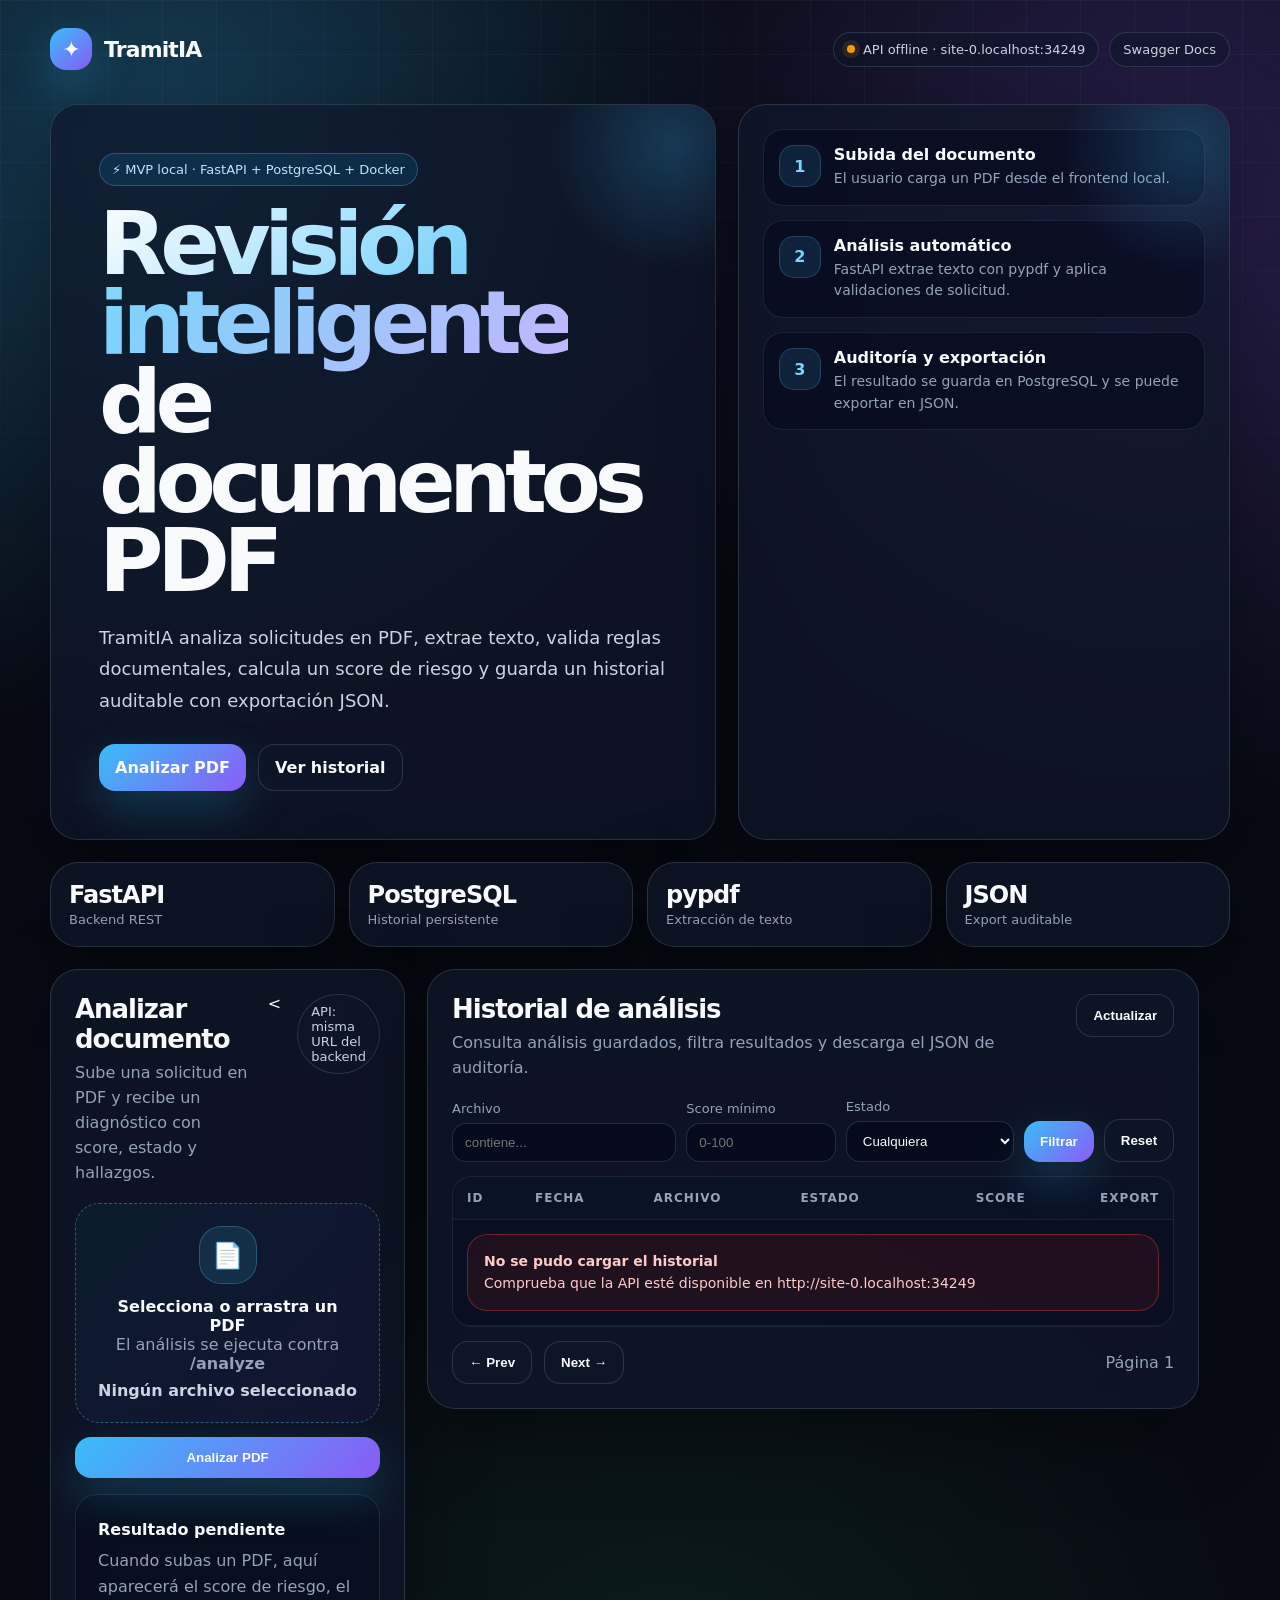
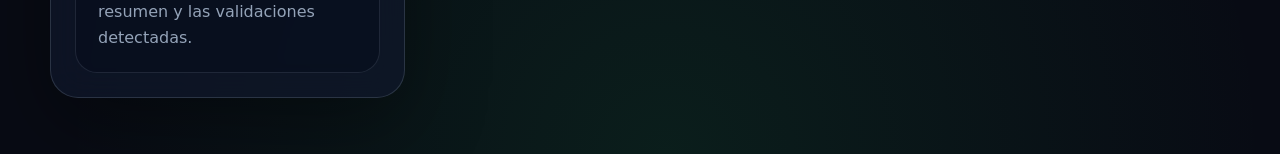
==== frontend/index.html @ 95288f4e "Initial TramitIA MVP" ====
<!DOCTYPE html>
<html lang="es">
<head>
  <meta charset="UTF-8" />
  <meta name="viewport" content="width=device-width, initial-scale=1.0" />
  <title>TramitIA | AI Document Review</title>
  <style>
    :root {
      --bg: #080b14;
      --bg-2: #0f172a;
      --card: rgba(15, 23, 42, 0.74);
      --card-strong: rgba(15, 23, 42, 0.92);
      --border: rgba(148, 163, 184, 0.22);
      --text: #f8fafc;
      --muted: #94a3b8;
      --soft: #cbd5e1;
      --accent: #38bdf8;
      --accent-2: #8b5cf6;
      --ok: #22c55e;
      --warn: #f59e0b;
      --risk: #ef4444;
      --shadow: 0 26px 80px rgba(0, 0, 0, 0.38);
    }

    * {
      box-sizing: border-box;
    }

    html {
      scroll-behavior: smooth;
    }

    body {
      margin: 0;
      min-height: 100vh;
      font-family: Inter, ui-sans-serif, system-ui, -apple-system, BlinkMacSystemFont, "Segoe UI", sans-serif;
      color: var(--text);
      background:
        radial-gradient(circle at 12% 8%, rgba(56, 189, 248, 0.28), transparent 30%),
        radial-gradient(circle at 92% 12%, rgba(139, 92, 246, 0.24), transparent 30%),
        radial-gradient(circle at 52% 100%, rgba(34, 197, 94, 0.10), transparent 32%),
        var(--bg);
      overflow-x: hidden;
    }

    body::before {
      content: "";
      position: fixed;
      inset: 0;
      pointer-events: none;
      background-image:
        linear-gradient(rgba(255, 255, 255, 0.035) 1px, transparent 1px),
        linear-gradient(90deg, rgba(255, 255, 255, 0.035) 1px, transparent 1px);
      background-size: 54px 54px;
      mask-image: linear-gradient(to bottom, black, transparent 80%);
    }

    a {
      color: inherit;
    }

    .page {
      width: min(1180px, calc(100% - 36px));
      margin: 0 auto;
      padding: 28px 0 56px;
      position: relative;
      z-index: 1;
    }

    .nav {
      display: flex;
      align-items: center;
      justify-content: space-between;
      gap: 18px;
      margin-bottom: 34px;
      animation: fadeDown 0.55s ease both;
    }

    .brand {
      display: flex;
      align-items: center;
      gap: 12px;
      font-weight: 900;
      letter-spacing: -0.04em;
      font-size: 22px;
    }

    .brand-icon {
      width: 42px;
      height: 42px;
      display: grid;
      place-items: center;
      border-radius: 16px;
      background: linear-gradient(135deg, var(--accent), var(--accent-2));
      box-shadow: 0 16px 42px rgba(56, 189, 248, 0.26);
    }

    .nav-links {
      display: flex;
      gap: 10px;
      flex-wrap: wrap;
      justify-content: flex-end;
    }

    .pill, .nav a, .api-chip {
      display: inline-flex;
      align-items: center;
      gap: 8px;
      border: 1px solid var(--border);
      background: rgba(15, 23, 42, 0.55);
      color: var(--soft);
      text-decoration: none;
      border-radius: 999px;
      padding: 9px 13px;
      backdrop-filter: blur(14px);
      font-size: 13px;
    }

    .api-dot {
      width: 8px;
      height: 8px;
      border-radius: 999px;
      background: var(--warn);
      box-shadow: 0 0 0 5px rgba(245, 158, 11, 0.12);
    }

    .api-dot.online {
      background: var(--ok);
      box-shadow: 0 0 0 5px rgba(34, 197, 94, 0.14);
    }

    .hero {
      display: grid;
      grid-template-columns: 1.15fr 0.85fr;
      gap: 22px;
      align-items: stretch;
      margin-bottom: 22px;
    }

    .hero-card, .panel, .metric-card, .result-card, .modal-card {
      border: 1px solid var(--border);
      background: var(--card);
      box-shadow: var(--shadow);
      backdrop-filter: blur(18px);
      border-radius: 28px;
    }

    .hero-card {
      padding: clamp(26px, 4vw, 48px);
      position: relative;
      overflow: hidden;
      animation: fadeUp 0.65s ease both;
    }

    .hero-card::after {
      content: "";
      position: absolute;
      width: 260px;
      height: 260px;
      right: -90px;
      top: -90px;
      background: radial-gradient(circle, rgba(56, 189, 248, 0.22), transparent 68%);
      border-radius: 50%;
      animation: float 6s ease-in-out infinite;
    }

    .eyebrow {
      display: inline-flex;
      align-items: center;
      gap: 8px;
      color: #bae6fd;
      background: rgba(14, 165, 233, 0.12);
      border: 1px solid rgba(125, 211, 252, 0.25);
      padding: 8px 12px;
      border-radius: 999px;
      font-size: 13px;
      margin-bottom: 18px;
    }

    h1 {
      margin: 0;
      font-size: clamp(46px, 8vw, 88px);
      line-height: 0.9;
      letter-spacing: -0.075em;
    }

    .gradient-text {
      background: linear-gradient(135deg, #ffffff, #7dd3fc 46%, #c4b5fd);
      -webkit-background-clip: text;
      background-clip: text;
      color: transparent;
    }

    .subtitle {
      margin: 22px 0 0;
      color: var(--soft);
      font-size: 18px;
      line-height: 1.75;
      max-width: 720px;
    }

    .hero-actions {
      display: flex;
      gap: 12px;
      flex-wrap: wrap;
      margin-top: 28px;
    }

    .btn {
      border: 0;
      border-radius: 16px;
      padding: 13px 16px;
      font-weight: 800;
      cursor: pointer;
      transition: transform 0.18s ease, opacity 0.18s ease, border-color 0.18s ease;
      text-decoration: none;
      display: inline-flex;
      align-items: center;
      justify-content: center;
      gap: 9px;
      color: var(--text);
    }

    .btn:hover {
      transform: translateY(-2px);
    }

    .btn-primary {
      background: linear-gradient(135deg, var(--accent), var(--accent-2));
      box-shadow: 0 18px 45px rgba(56, 189, 248, 0.22);
    }

    .btn-ghost {
      background: rgba(15, 23, 42, 0.72);
      border: 1px solid var(--border);
    }

    .explainer {
      padding: 24px;
      display: flex;
      flex-direction: column;
      gap: 14px;
      animation: fadeUp 0.75s ease 0.08s both;
    }

    .flow-step {
      display: grid;
      grid-template-columns: 42px 1fr;
      gap: 13px;
      align-items: start;
      padding: 15px;
      border-radius: 20px;
      background: rgba(2, 6, 23, 0.42);
      border: 1px solid rgba(148, 163, 184, 0.14);
      transition: transform 0.18s ease, border-color 0.18s ease;
    }

    .flow-step:hover {
      transform: translateX(4px);
      border-color: rgba(125, 211, 252, 0.32);
    }

    .step-number {
      width: 42px;
      height: 42px;
      border-radius: 15px;
      display: grid;
      place-items: center;
      font-weight: 900;
      background: rgba(56, 189, 248, 0.12);
      color: #7dd3fc;
      border: 1px solid rgba(125, 211, 252, 0.20);
    }

    .flow-step h3 {
      margin: 0 0 4px;
      font-size: 16px;
    }

    .flow-step p {
      margin: 0;
      color: var(--muted);
      line-height: 1.55;
      font-size: 14px;
    }

    .metrics {
      display: grid;
      grid-template-columns: repeat(4, 1fr);
      gap: 14px;
      margin-bottom: 22px;
    }

    .metric-card {
      padding: 18px;
      animation: fadeUp 0.65s ease both;
    }

    .metric-card:nth-child(2) { animation-delay: 0.05s; }
    .metric-card:nth-child(3) { animation-delay: 0.10s; }
    .metric-card:nth-child(4) { animation-delay: 0.15s; }

    .metric-card strong {
      display: block;
      font-size: 24px;
      letter-spacing: -0.04em;
    }

    .metric-card span {
      color: var(--muted);
      font-size: 13px;
    }

    .main-grid {
      display: grid;
      grid-template-columns: 0.92fr 1.08fr;
      gap: 22px;
      align-items: start;
    }

    .panel {
      padding: 24px;
      animation: fadeUp 0.7s ease both;
    }

    .panel-header {
      display: flex;
      align-items: start;
      justify-content: space-between;
      gap: 16px;
      margin-bottom: 18px;
    }

    .panel h2 {
      margin: 0;
      font-size: 26px;
      letter-spacing: -0.04em;
    }

    .panel p {
      color: var(--muted);
      margin: 7px 0 0;
      line-height: 1.55;
    }

    .upload-zone {
      position: relative;
      display: grid;
      place-items: center;
      min-height: 190px;
      border: 1px dashed rgba(125, 211, 252, 0.34);
      border-radius: 24px;
      background:
        linear-gradient(135deg, rgba(56, 189, 248, 0.08), rgba(139, 92, 246, 0.08)),
        rgba(2, 6, 23, 0.34);
      padding: 22px;
      text-align: center;
      overflow: hidden;
      transition: border-color 0.2s ease, transform 0.2s ease;
    }

    .upload-zone:hover {
      border-color: rgba(125, 211, 252, 0.70);
      transform: translateY(-2px);
    }

    .upload-zone input {
      position: absolute;
      inset: 0;
      opacity: 0;
      cursor: pointer;
    }

    .upload-icon {
      width: 58px;
      height: 58px;
      display: grid;
      place-items: center;
      border-radius: 22px;
      margin: 0 auto 13px;
      background: rgba(56, 189, 248, 0.13);
      border: 1px solid rgba(125, 211, 252, 0.25);
      font-size: 25px;
      animation: pulse 2.8s ease-in-out infinite;
    }

    .file-name {
      color: var(--soft);
      font-weight: 800;
      margin-top: 8px;
      word-break: break-word;
    }

    .upload-actions {
      display: grid;
      grid-template-columns: 1fr;
      gap: 12px;
      margin-top: 14px;
    }

    .result-area {
      margin-top: 16px;
    }

    .empty-state {
      border: 1px solid rgba(148, 163, 184, 0.16);
      background: rgba(2, 6, 23, 0.34);
      border-radius: 22px;
      padding: 22px;
      color: var(--muted);
      line-height: 1.6;
    }

    .empty-state strong {
      color: var(--text);
      display: block;
      margin-bottom: 5px;
    }

    .result-card {
      padding: 20px;
      box-shadow: none;
      animation: popIn 0.35s ease both;
    }

    .result-top {
      display: flex;
      justify-content: space-between;
      align-items: start;
      gap: 14px;
      margin-bottom: 14px;
    }

    .doc-title {
      font-size: 18px;
      font-weight: 900;
      letter-spacing: -0.02em;
      word-break: break-word;
    }

    .doc-meta {
      display: flex;
      flex-wrap: wrap;
      gap: 8px;
      margin-top: 8px;
    }

    .kv, .badge {
      display: inline-flex;
      align-items: center;
      gap: 7px;
      padding: 6px 9px;
      border-radius: 999px;
      background: rgba(15, 23, 42, 0.82);
      border: 1px solid rgba(148, 163, 184, 0.18);
      color: var(--soft);
      font-size: 12px;
      white-space: nowrap;
    }

    .badge {
      font-weight: 900;
      letter-spacing: 0.03em;
    }

    .dot {
      width: 8px;
      height: 8px;
      border-radius: 999px;
      background: currentColor;
    }

    .badge.ok { color: var(--ok); }
    .badge.warn { color: var(--warn); }
    .badge.risk { color: var(--risk); }

    .score-ring {
      width: 104px;
      height: 104px;
      border-radius: 50%;
      display: grid;
      place-items: center;
      flex: 0 0 auto;
      background: conic-gradient(var(--risk) 0deg, rgba(148, 163, 184, 0.16) 0deg);
      position: relative;
    }

    .score-ring::before {
      content: "";
      position: absolute;
      inset: 9px;
      border-radius: 50%;
      background: var(--card-strong);
    }

    .score-ring span {
      position: relative;
      z-index: 1;
      font-size: 24px;
      font-weight: 950;
      letter-spacing: -0.06em;
    }

    .progress {
      height: 12px;
      border-radius: 999px;
      overflow: hidden;
      background: rgba(148, 163, 184, 0.16);
      margin: 14px 0;
    }

    .progress > div {
      height: 100%;
      width: 0%;
      border-radius: 999px;
      transition: width 0.55s ease;
      background: linear-gradient(90deg, var(--risk), var(--warn), var(--ok));
    }

    .summary {
      padding: 13px 14px;
      border-radius: 17px;
      background: rgba(2, 6, 23, 0.35);
      border: 1px solid rgba(148, 163, 184, 0.14);
      color: var(--soft);
      line-height: 1.6;
      margin-top: 12px;
    }

    .findings {
      list-style: none;
      padding: 0;
      margin: 14px 0 0;
      display: grid;
      gap: 10px;
    }

    .findings li {
      padding: 12px 13px;
      border-radius: 16px;
      background: rgba(2, 6, 23, 0.36);
      border: 1px solid rgba(148, 163, 184, 0.13);
      color: var(--soft);
      line-height: 1.5;
    }

    .severity {
      display: inline-flex;
      font-weight: 900;
      font-size: 12px;
      margin-right: 6px;
    }

    .severity.error { color: var(--risk); }
    .severity.warning { color: var(--warn); }
    .severity.info { color: var(--accent); }

    .filters {
      display: grid;
      grid-template-columns: 1.2fr 0.8fr 0.9fr auto auto;
      gap: 10px;
      margin-bottom: 14px;
      align-items: end;
    }

    label {
      display: grid;
      gap: 7px;
      color: var(--muted);
      font-size: 13px;
    }

    input, select {
      width: 100%;
      color: var(--text);
      background: rgba(2, 6, 23, 0.55);
      border: 1px solid rgba(148, 163, 184, 0.22);
      border-radius: 14px;
      padding: 11px 12px;
      outline: none;
      transition: border-color 0.18s ease, box-shadow 0.18s ease;
    }

    input:focus, select:focus {
      border-color: rgba(125, 211, 252, 0.68);
      box-shadow: 0 0 0 4px rgba(56, 189, 248, 0.10);
    }

    input::file-selector-button {
      border: 0;
      border-radius: 12px;
      padding: 9px 11px;
      margin-right: 10px;
      background: linear-gradient(135deg, var(--accent), var(--accent-2));
      color: white;
      font-weight: 800;
      cursor: pointer;
    }

    .table-wrap {
      overflow: auto;
      border: 1px solid rgba(148, 163, 184, 0.14);
      border-radius: 20px;
      background: rgba(2, 6, 23, 0.26);
    }

    table {
      width: 100%;
      border-collapse: collapse;
      min-width: 720px;
    }

    th, td {
      padding: 14px 14px;
      text-align: left;
      border-bottom: 1px solid rgba(148, 163, 184, 0.12);
      color: var(--soft);
      font-size: 14px;
    }

    th {
      color: var(--muted);
      font-size: 12px;
      text-transform: uppercase;
      letter-spacing: 0.08em;
      background: rgba(15, 23, 42, 0.45);
    }

    tr {
      transition: background 0.16s ease;
    }

    tbody tr[data-id] {
      cursor: pointer;
    }

    tbody tr[data-id]:hover {
      background: rgba(56, 189, 248, 0.07);
    }

    .right {
      text-align: right;
    }

    .export-link {
      display: inline-flex;
      align-items: center;
      justify-content: center;
      color: #bae6fd;
      text-decoration: none;
      border: 1px solid rgba(125, 211, 252, 0.30);
      background: rgba(14, 165, 233, 0.10);
      padding: 7px 10px;
      border-radius: 999px;
      font-size: 12px;
      font-weight: 850;
    }

    .pagination {
      display: flex;
      justify-content: space-between;
      align-items: center;
      gap: 12px;
      margin-top: 14px;
      flex-wrap: wrap;
    }

    .muted {
      color: var(--muted);
    }

    .error-box {
      border: 1px solid rgba(239, 68, 68, 0.36);
      background: rgba(127, 29, 29, 0.20);
      border-radius: 20px;
      padding: 16px;
      color: #fecaca;
      line-height: 1.55;
      animation: popIn 0.25s ease both;
    }

    .error-box pre {
      white-space: pre-wrap;
      word-break: break-word;
      background: rgba(2, 6, 23, 0.62);
      color: #fecaca;
      padding: 12px;
      border-radius: 14px;
      margin: 12px 0 0;
      max-height: 160px;
      overflow: auto;
    }

    .loading {
      position: relative;
      overflow: hidden;
    }

    .loading::after {
      content: "";
      position: absolute;
      inset: 0;
      transform: translateX(-100%);
      background: linear-gradient(90deg, transparent, rgba(255, 255, 255, 0.08), transparent);
      animation: shimmer 1.2s infinite;
    }

    .modal {
      position: fixed;
      inset: 0;
      z-index: 20;
      display: none;
    }

    .modal.open {
      display: block;
    }

    .modal-backdrop {
      position: absolute;
      inset: 0;
      background: rgba(2, 6, 23, 0.72);
      backdrop-filter: blur(8px);
    }

    .modal-card {
      position: relative;
      width: min(840px, calc(100% - 28px));
      max-height: calc(100vh - 44px);
      overflow: auto;
      margin: 22px auto;
      padding: 24px;
      animation: modalIn 0.28s ease both;
    }

    .modal-top {
      display: flex;
      justify-content: space-between;
      gap: 16px;
      align-items: start;
      margin-bottom: 16px;
    }

    .modal h2 {
      margin: 0;
      letter-spacing: -0.04em;
    }

    .close-btn {
      border: 1px solid rgba(148, 163, 184, 0.22);
      background: rgba(2, 6, 23, 0.45);
      color: var(--text);
      width: 40px;
      height: 40px;
      border-radius: 14px;
      cursor: pointer;
      font-weight: 900;
    }

    @keyframes fadeUp {
      from { opacity: 0; transform: translateY(20px); }
      to { opacity: 1; transform: translateY(0); }
    }

    @keyframes fadeDown {
      from { opacity: 0; transform: translateY(-12px); }
      to { opacity: 1; transform: translateY(0); }
    }

    @keyframes popIn {
      from { opacity: 0; transform: scale(0.985) translateY(8px); }
      to { opacity: 1; transform: scale(1) translateY(0); }
    }

    @keyframes modalIn {
      from { opacity: 0; transform: translateY(18px) scale(0.98); }
      to { opacity: 1; transform: translateY(0) scale(1); }
    }

    @keyframes float {
      0%, 100% { transform: translate3d(0, 0, 0); }
      50% { transform: translate3d(-12px, 16px, 0); }
    }

    @keyframes pulse {
      0%, 100% { transform: scale(1); opacity: 1; }
      50% { transform: scale(1.05); opacity: 0.85; }
    }

    @keyframes shimmer {
      100% { transform: translateX(100%); }
    }

    @media (max-width: 980px) {
      .hero, .main-grid, .metrics {
        grid-template-columns: 1fr;
      }

      .filters {
        grid-template-columns: 1fr 1fr;
      }
    }

    @media (max-width: 620px) {
      .page {
        width: min(100% - 22px, 1180px);
        padding-top: 18px;
      }

      .nav, .panel-header, .result-top {
        flex-direction: column;
      }

      .filters {
        grid-template-columns: 1fr;
      }

      h1 {
        font-size: 46px;
      }

      .hero-card, .panel, .explainer {
        padding: 20px;
        border-radius: 22px;
      }
    }
  </style>
</head>
<body>
  <div class="page">
    <nav class="nav">
      <div class="brand">
        <div class="brand-icon">✦</div>
        <span>TramitIA</span>
      </div>

      <div class="nav-links">
        <span class="api-chip"><span id="apiDot" class="api-dot"></span><span id="apiStatus">Comprobando API...</span></span>
        <a href="/docs" target="_blank" rel="noreferrer">Swagger Docs</a>
      </div>
    </nav>

    <section class="hero">
      <div class="hero-card">
        <div class="eyebrow">⚡ MVP local · FastAPI + PostgreSQL + Docker</div>
        <h1><span class="gradient-text">Revisión inteligente</span><br />de documentos PDF</h1>
        <p class="subtitle">
          TramitIA analiza solicitudes en PDF, extrae texto, valida reglas documentales, calcula un score de riesgo y guarda un historial auditable con exportación JSON.
        </p>
        <div class="hero-actions">
          <a class="btn btn-primary" href="#uploadPanel">Analizar PDF</a>
          <a class="btn btn-ghost" href="#historyPanel">Ver historial</a>
        </div>
      </div>

      <aside class="explainer hero-card">
        <div class="flow-step">
          <div class="step-number">1</div>
          <div>
            <h3>Subida del documento</h3>
            <p>El usuario carga un PDF desde el frontend local.</p>
          </div>
        </div>
        <div class="flow-step">
          <div class="step-number">2</div>
          <div>
            <h3>Análisis automático</h3>
            <p>FastAPI extrae texto con pypdf y aplica validaciones de solicitud.</p>
          </div>
        </div>
        <div class="flow-step">
          <div class="step-number">3</div>
          <div>
            <h3>Auditoría y exportación</h3>
            <p>El resultado se guarda en PostgreSQL y se puede exportar en JSON.</p>
          </div>
        </div>
      </aside>
    </section>

    <section class="metrics">
      <div class="metric-card">
        <strong>FastAPI</strong>
        <span>Backend REST</span>
      </div>
      <div class="metric-card">
        <strong>PostgreSQL</strong>
        <span>Historial persistente</span>
      </div>
      <div class="metric-card">
        <strong>pypdf</strong>
        <span>Extracción de texto</span>
      </div>
      <div class="metric-card">
        <strong>JSON</strong>
        <span>Export auditable</span>
      </div>
    </section>

    <main class="main-grid">
      <section id="uploadPanel" class="panel">
        <div class="panel-header">
          <div>
            <h2>Analizar documento</h2>
            <p>Sube una solicitud en PDF y recibe un diagnóstico con score, estado y hallazgos.</p>
          </div>
          <<span class="pill">API: misma URL del backend</span>
        </div>

        <div class="upload-zone" id="dropZone">
          <input type="file" id="file" accept="application/pdf,.pdf" />
          <div>
            <div class="upload-icon">📄</div>
            <strong>Selecciona o arrastra un PDF</strong>
            <div class="muted">El análisis se ejecuta contra <b>/analyze</b></div>
            <div id="selectedFile" class="file-name">Ningún archivo seleccionado</div>
          </div>
        </div>

        <div class="upload-actions">
          <button id="btnAnalyze" class="btn btn-primary" type="button">Analizar PDF</button>
        </div>

        <div id="analysisCard" class="result-area">
          <div class="empty-state">
            <strong>Resultado pendiente</strong>
            Cuando subas un PDF, aquí aparecerá el score de riesgo, el resumen y las validaciones detectadas.
          </div>
        </div>
      </section>

      <section id="historyPanel" class="panel">
        <div class="panel-header">
          <div>
            <h2>Historial de análisis</h2>
            <p>Consulta análisis guardados, filtra resultados y descarga el JSON de auditoría.</p>
          </div>
          <button id="btnRefresh" class="btn btn-ghost" type="button">Actualizar</button>
        </div>

        <div class="filters">
          <label>
            Archivo
            <input id="f_filename" placeholder="contiene..." />
          </label>
          <label>
            Score mínimo
            <input id="f_minscore" type="number" min="0" max="100" placeholder="0-100" />
          </label>
          <label>
            Estado
            <select id="f_status">
              <option value="">Cualquiera</option>
              <option value="OK">OK</option>
              <option value="REVISAR">REVISAR</option>
              <option value="RIESGO">RIESGO</option>
            </select>
          </label>
          <button id="btnApply" class="btn btn-primary" type="button">Filtrar</button>
          <button id="btnClear" class="btn btn-ghost" type="button">Reset</button>
        </div>

        <div class="table-wrap">
          <table>
            <thead>
              <tr>
                <th>ID</th>
                <th>Fecha</th>
                <th>Archivo</th>
                <th>Estado</th>
                <th class="right">Score</th>
                <th class="right">Export</th>
              </tr>
            </thead>
            <tbody id="historyBody">
              <tr><td colspan="6" class="muted">Cargando historial...</td></tr>
            </tbody>
          </table>
        </div>

        <div class="pagination">
          <div class="hero-actions" style="margin:0;">
            <button id="btnPrev" class="btn btn-ghost" type="button">← Prev</button>
            <button id="btnNext" class="btn btn-ghost" type="button">Next →</button>
          </div>
          <div id="pageInfo" class="muted">Página 1</div>
        </div>
      </section>
    </main>
  </div>

  <div id="modal" class="modal" aria-hidden="true">
    <div id="modalBackdrop" class="modal-backdrop"></div>
    <div class="modal-card">
      <div class="modal-top">
        <div>
          <h2 id="modalTitle">Análisis</h2>
          <div id="modalSubtitle" class="muted"></div>
        </div>
        <button id="modalClose" class="close-btn" type="button">×</button>
      </div>
      <div id="modalContent"></div>
    </div>
  </div>

  <script>
    const API = window.location.origin;
    let limit = 10;
    let offset = 0;
    let total = 0;

    const $ = (id) => document.getElementById(id);

    function statusClass(status) {
      const s = (status || "").toUpperCase();
      if (s === "OK") return "ok";
      if (s === "REVISAR") return "warn";
      return "risk";
    }

    function statusBadge(status) {
      const cls = statusClass(status);
      return `<span class="badge ${cls}"><span class="dot"></span>${status || "-"}</span>`;
    }

    function severityClass(severity) {
      const s = (severity || "").toLowerCase();
      if (s === "error") return "error";
      if (s === "warning") return "warning";
      return "info";
    }

    function scoreColor(score) {
      if (score >= 75) return "var(--ok)";
      if (score >= 55) return "var(--warn)";
      return "var(--risk)";
    }

    function clampScore(score) {
      return Math.max(0, Math.min(100, Number(score || 0)));
    }

    function escapeHtml(value) {
      return String(value ?? "")
        .replaceAll("&", "&amp;")
        .replaceAll("<", "&lt;")
        .replaceAll(">", "&gt;")
        .replaceAll('"', "&quot;")
        .replaceAll("'", "&#039;");
    }

    function formatDate(value) {
      return (value || "").replace("T", " ").slice(0, 19);
    }

    async function checkHealth() {
      try {
        const res = await fetch(API + "/health");
        if (!res.ok) throw new Error("offline");
        $("apiDot").classList.add("online");
        $("apiStatus").textContent = "API online · " + window.location.host;
      } catch {
        $("apiDot").classList.remove("online");
        $("apiStatus").textContent = "API offline · " + window.location.host;
      }
    }

    function buildQuery() {
      const params = new URLSearchParams();
      params.set("limit", limit);
      params.set("offset", offset);

      const filename = $("f_filename").value.trim();
      const minScore = $("f_minscore").value.trim();
      const status = $("f_status").value;

      if (filename) params.set("filename", filename);
      if (minScore !== "") params.set("min_score", minScore);
      if (status) params.set("status", status);

      return params.toString();
    }

    function renderError(targetId, title, message, error = null) {
      $(targetId).innerHTML = `
        <div class="error-box">
          <strong>${escapeHtml(title)}</strong>
          <div>${escapeHtml(message)}</div>
          ${error ? `<pre>${escapeHtml(error.message || error)}</pre>` : ""}
        </div>
      `;
    }

    function renderAnalysis(data) {
      const score = clampScore(data.score);
      const color = scoreColor(score);
      const findings = data.findings || [];

      const findingsHtml = findings.length
        ? `<ul class="findings">
            ${findings.map((f) => `
              <li>
                <span class="severity ${severityClass(f.severity)}">[${escapeHtml((f.severity || "").toUpperCase())}]</span>
                ${escapeHtml(f.message || f.code || "")}
                ${f.hint ? `<div class="muted">${escapeHtml(f.hint)}</div>` : ""}
              </li>
            `).join("")}
          </ul>`
        : `<div class="empty-state"><strong>Sin hallazgos</strong>No se han detectado incidencias relevantes.</div>`;

      $("analysisCard").innerHTML = `
        <div class="result-card">
          <div class="result-top">
            <div>
              <div class="doc-title">${escapeHtml(data.filename || "Documento")}</div>
              <div class="doc-meta">
                <span class="kv">ID: ${escapeHtml(data.id ?? "-")}</span>
                <span class="kv">${escapeHtml(data.pages ?? "-")} pág.</span>
                <span class="kv">${escapeHtml(data.chars ?? "-")} chars</span>
                <span class="kv">${escapeHtml(data.document_type || "-")}</span>
                ${statusBadge(data.status)}
              </div>
            </div>
            <div class="score-ring" style="background: conic-gradient(${color} ${score * 3.6}deg, rgba(148, 163, 184, 0.16) 0deg)">
              <span>${score}</span>
            </div>
          </div>

          <div class="progress"><div style="width:${score}%; background:${color}"></div></div>
          <div class="summary"><strong>Resumen:</strong> ${escapeHtml(data.summary || "Sin resumen disponible.")}</div>

          <h3 style="margin:18px 0 0;">Validaciones detectadas</h3>
          ${findingsHtml}
        </div>
      `;
    }

    async function analyze() {
      const fileInput = $("file");
      if (!fileInput.files.length) {
        alert("Selecciona un PDF");
        return;
      }

      $("analysisCard").innerHTML = `
        <div class="empty-state loading">
          <strong>Analizando PDF...</strong>
          Extrayendo texto, aplicando reglas y guardando el informe en PostgreSQL.
        </div>
      `;

      try {
        const form = new FormData();
        form.append("file", fileInput.files[0]);

        const res = await fetch(API + "/analyze", { method: "POST", body: form });
        if (!res.ok) {
          const errorText = await res.text();
          throw new Error(`HTTP ${res.status}: ${errorText}`);
        }

        const data = await res.json();
        renderAnalysis(data);
        offset = 0;
        await loadAnalyses(false);
      } catch (error) {
        renderError("analysisCard", "Error al analizar el PDF", `Comprueba que el backend esté corriendo en ${API}`, error);
      }
    }

    async function loadAnalyses(resetOffset = false) {
      if (resetOffset) offset = 0;

      try {
        const res = await fetch(API + "/analyses?" + buildQuery());
        if (!res.ok) {
          const errorText = await res.text();
          throw new Error(`HTTP ${res.status}: ${errorText}`);
        }

        const data = await res.json();
        total = Number(data.total || 0);
        const items = data.items || [];

        $("historyBody").innerHTML = items.length
          ? items.map((a) => `
              <tr data-id="${escapeHtml(a.id)}">
                <td>${escapeHtml(a.id)}</td>
                <td>${escapeHtml(formatDate(a.created_at))}</td>
                <td>${escapeHtml(a.filename)}</td>
                <td>${statusBadge(a.status)}</td>
                <td class="right"><strong>${escapeHtml(a.score ?? "")}</strong></td>
                <td class="right">
                  <a class="export-link" href="${API}/analyses/${encodeURIComponent(a.id)}/export" target="_blank" onclick="event.stopPropagation()">JSON</a>
                </td>
              </tr>
            `).join("")
          : `<tr><td colspan="6" class="muted">No hay resultados.</td></tr>`;

        document.querySelectorAll("#historyBody tr[data-id]").forEach((row) => {
          row.addEventListener("click", () => openDetail(row.dataset.id));
        });

        const from = total === 0 ? 0 : offset + 1;
        const to = Math.min(offset + limit, total);
        $("pageInfo").textContent = `Mostrando ${from}-${to} de ${total}`;
      } catch (error) {
        $("historyBody").innerHTML = `
          <tr>
            <td colspan="6">
              <div class="error-box">
                <strong>No se pudo cargar el historial</strong>
                <div>Comprueba que la API esté disponible en ${API}</div>
              </div>
            </td>
          </tr>
        `;
      }
    }

    async function openDetail(id) {
      try {
        const res = await fetch(API + "/analyses/" + encodeURIComponent(id));
        if (!res.ok) throw new Error(`HTTP ${res.status}`);
        const data = await res.json();
        const score = clampScore(data.score);
        const color = scoreColor(score);
        const findings = data.findings || [];

        $("modalTitle").textContent = `Análisis #${data.id}`;
        $("modalSubtitle").textContent = data.filename || "";
        $("modalContent").innerHTML = `
          <div class="result-card">
            <div class="result-top">
              <div>
                <div class="doc-meta">
                  ${statusBadge(data.status)}
                  <span class="kv">Score: ${escapeHtml(score)}/100</span>
                  <span class="kv">Fecha: ${escapeHtml(formatDate(data.created_at))}</span>
                  <span class="kv">Tipo: ${escapeHtml(data.document_type || "-")}</span>
                </div>
              </div>
              <a class="export-link" href="${API}/analyses/${encodeURIComponent(data.id)}/export" target="_blank">Exportar JSON</a>
            </div>

            <div class="progress"><div style="width:${score}%; background:${color}"></div></div>
            <div class="summary"><strong>Resumen:</strong> ${escapeHtml(data.summary || "")}</div>

            <h3 style="margin:18px 0 0;">Findings</h3>
            ${findings.length ? `<ul class="findings">
              ${findings.map((f) => `
                <li>
                  <span class="severity ${severityClass(f.severity)}">[${escapeHtml((f.severity || "").toUpperCase())}]</span>
                  ${escapeHtml(f.message || f.code || "")}
                  ${f.hint ? `<div class="muted">${escapeHtml(f.hint)}</div>` : ""}
                </li>
              `).join("")}
            </ul>` : `<div class="empty-state"><strong>Sin hallazgos</strong>No se han detectado incidencias relevantes.</div>`}
          </div>
        `;
        $("modal").classList.add("open");
        $("modal").setAttribute("aria-hidden", "false");
      } catch (error) {
        alert("No se pudo abrir el análisis.");
      }
    }

    function closeModal() {
      $("modal").classList.remove("open");
      $("modal").setAttribute("aria-hidden", "true");
    }

    function resetFilters() {
      $("f_filename").value = "";
      $("f_minscore").value = "";
      $("f_status").value = "";
      offset = 0;
      loadAnalyses(false);
    }

    document.addEventListener("DOMContentLoaded", async () => {
      $("btnAnalyze").addEventListener("click", analyze);
      $("btnRefresh").addEventListener("click", () => loadAnalyses(false));
      $("btnApply").addEventListener("click", () => loadAnalyses(true));
      $("btnClear").addEventListener("click", resetFilters);
      $("btnPrev").addEventListener("click", () => {
        offset = Math.max(0, offset - limit);
        loadAnalyses(false);
      });
      $("btnNext").addEventListener("click", () => {
        if (offset + limit >= total) return;
        offset += limit;
        loadAnalyses(false);
      });
      $("modalClose").addEventListener("click", closeModal);
      $("modalBackdrop").addEventListener("click", closeModal);
      document.addEventListener("keydown", (event) => {
        if (event.key === "Escape") closeModal();
      });

      $("file").addEventListener("change", () => {
        const file = $("file").files[0];
        $("selectedFile").textContent = file ? file.name : "Ningún archivo seleccionado";
      });

      const dropZone = $("dropZone");
      dropZone.addEventListener("dragover", (event) => {
        event.preventDefault();
        dropZone.style.borderColor = "rgba(125, 211, 252, 0.85)";
      });
      dropZone.addEventListener("dragleave", () => {
        dropZone.style.borderColor = "rgba(125, 211, 252, 0.34)";
      });
      dropZone.addEventListener("drop", (event) => {
        event.preventDefault();
        dropZone.style.borderColor = "rgba(125, 211, 252, 0.34)";
        const file = event.dataTransfer.files[0];
        if (!file) return;
        const dataTransfer = new DataTransfer();
        dataTransfer.items.add(file);
        $("file").files = dataTransfer.files;
        $("selectedFile").textContent = file.name;
      });

      await checkHealth();
      await loadAnalyses(true);
      setInterval(checkHealth, 10000);
    });
  </script>
</body>
</html>
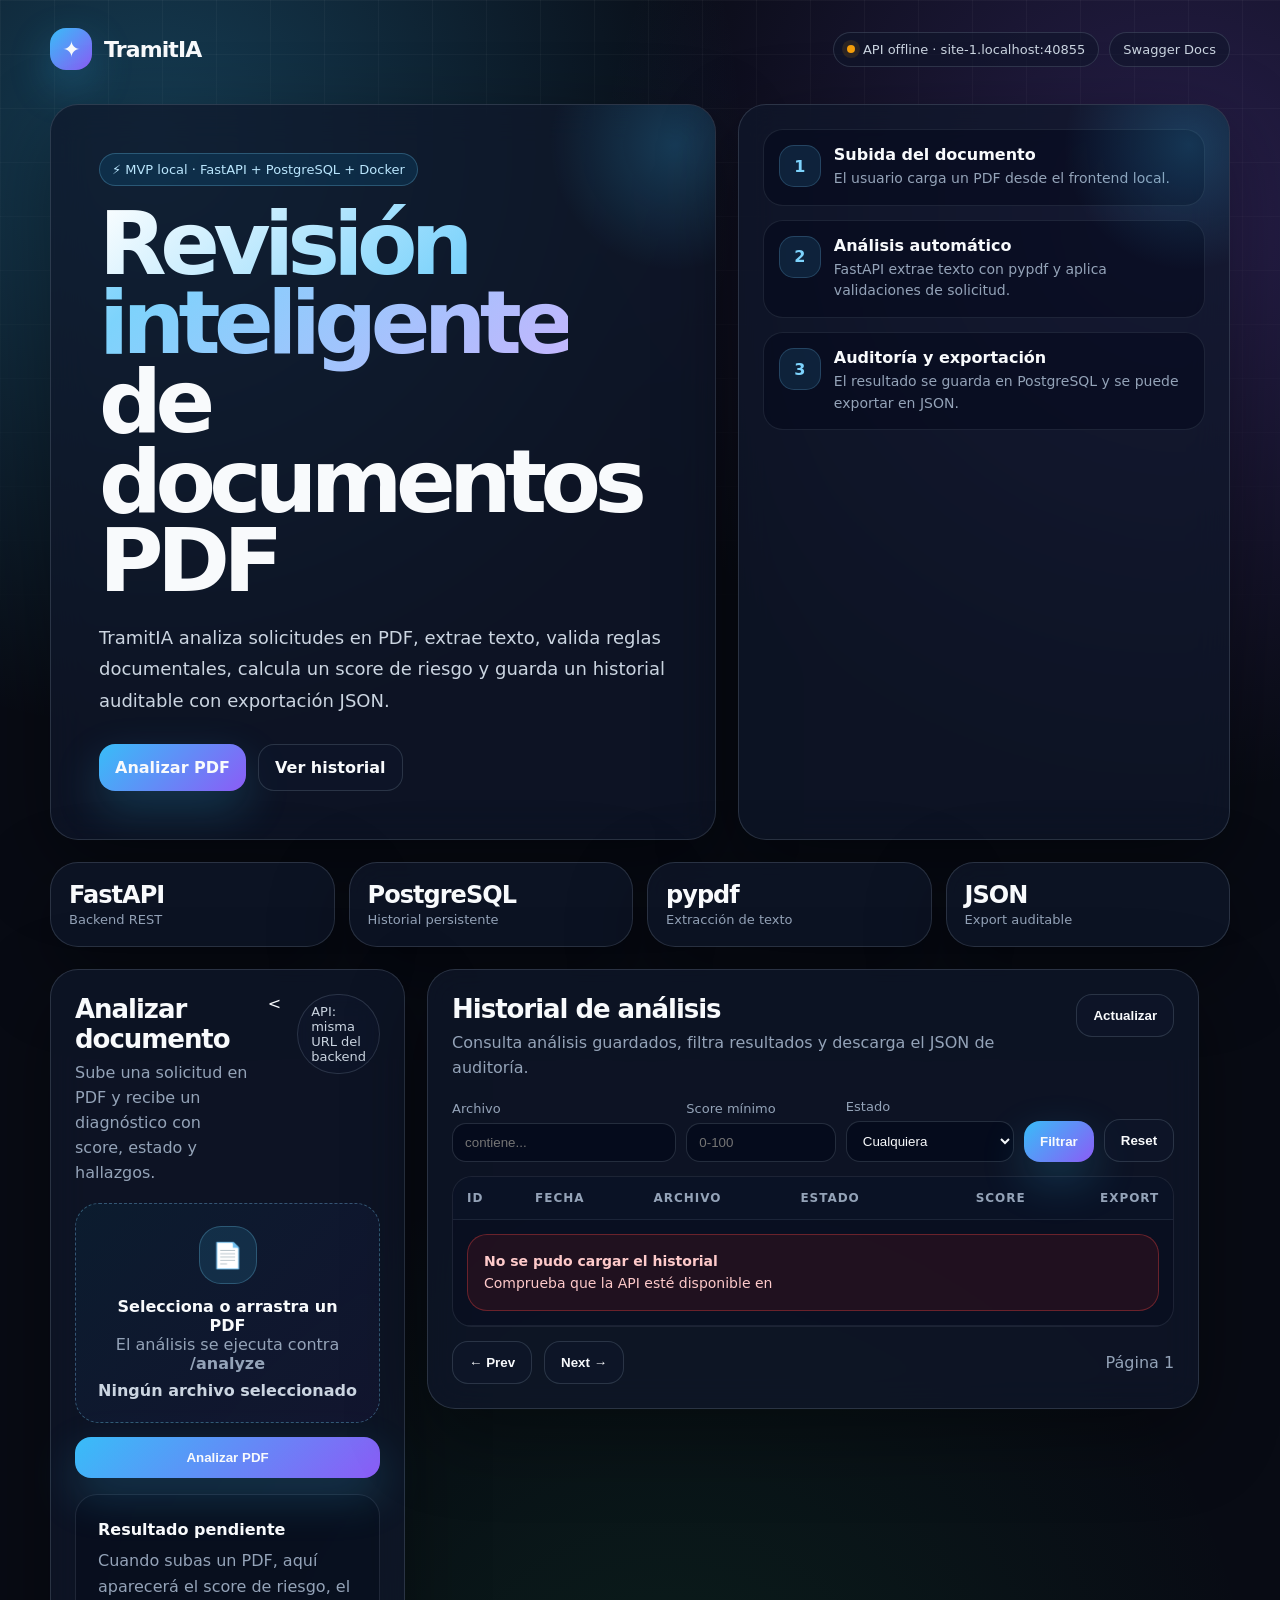
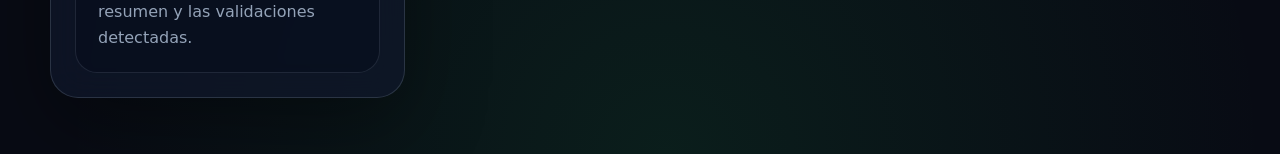
==== commit df66d239: "Initial TramitIA MVP" ====
--- a/frontend/index.html
+++ b/frontend/index.html
@@ -1004,7 +1004,7 @@
   </div>
 
   <script>
-    const API = window.location.origin;
+    const API = "";
     let limit = 10;
     let offset = 0;
     let total = 0;
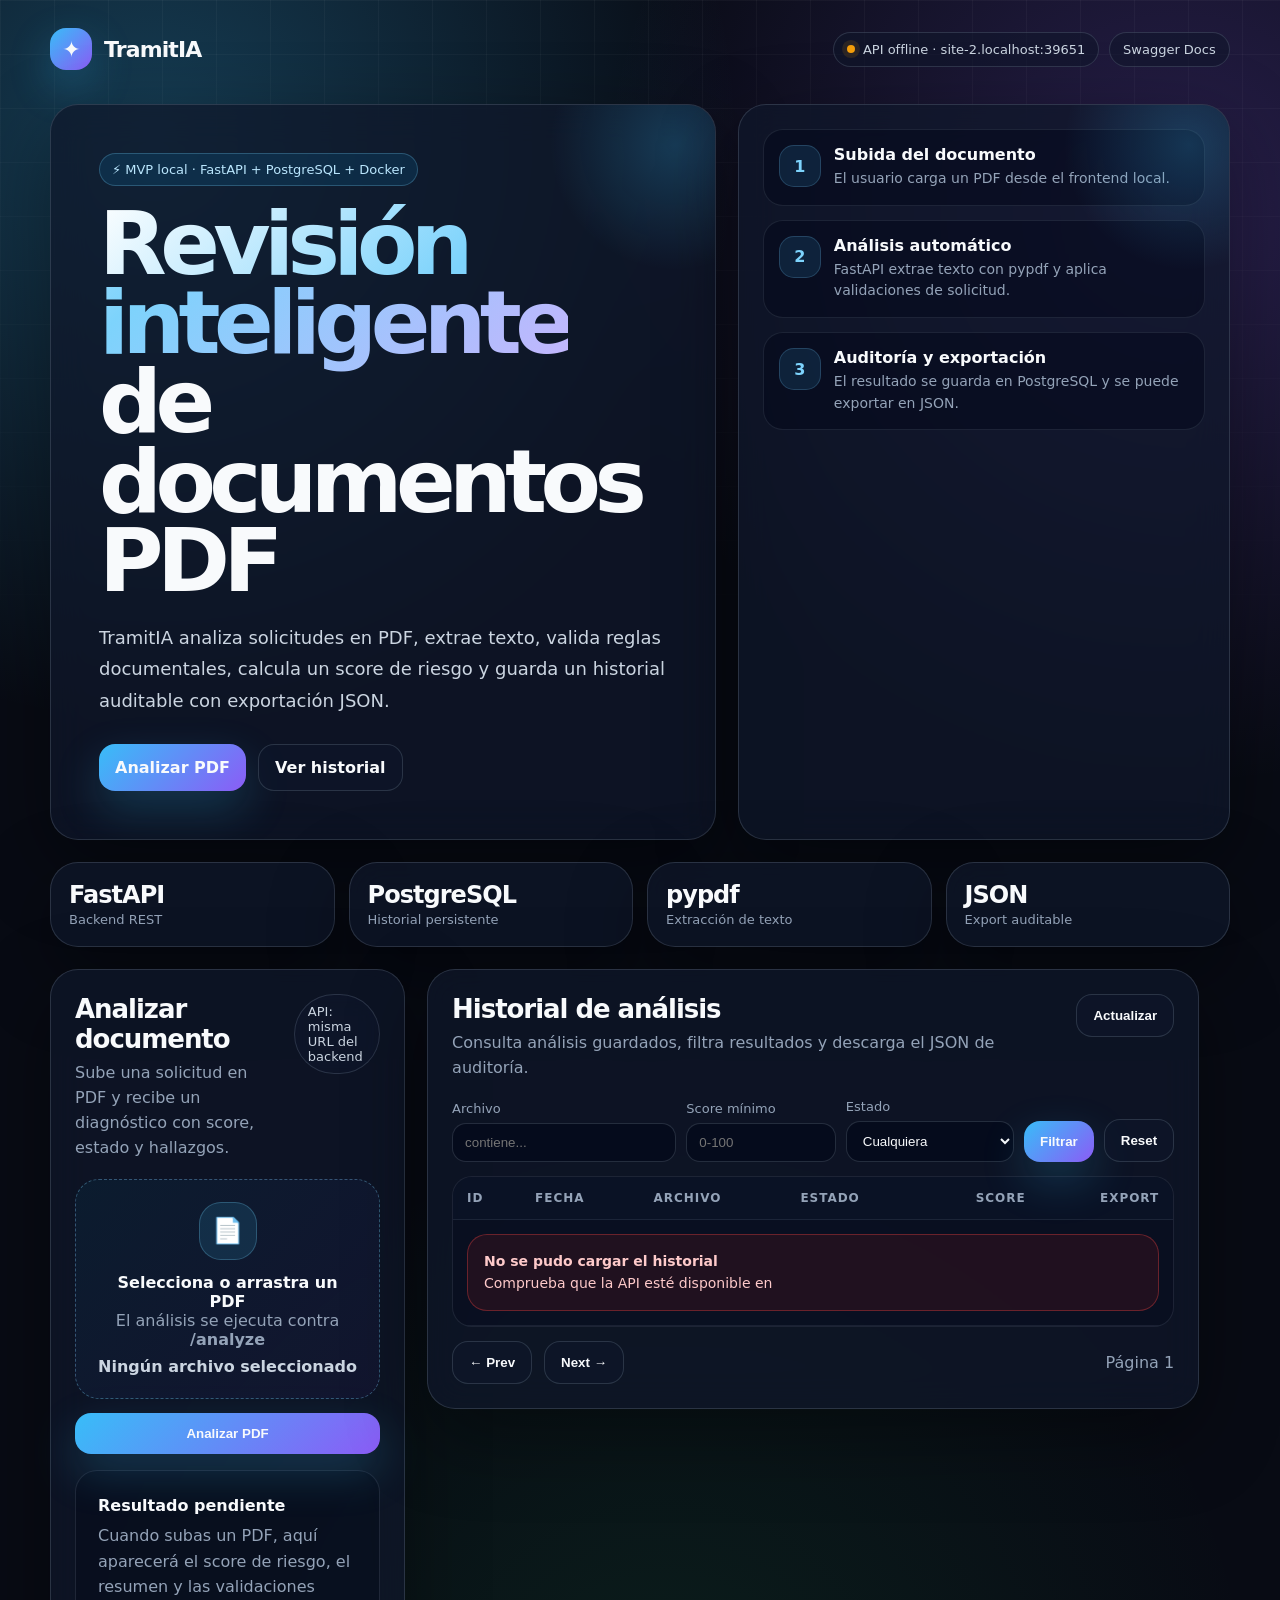
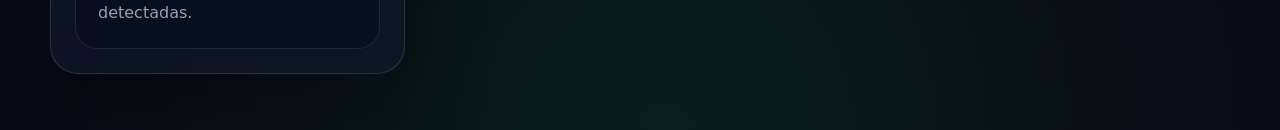
==== commit 83b2aa7f: "Separate frontend HTML CSS and JavaScript" ====
--- a/frontend/index.html
+++ b/frontend/index.html
@@ -4,827 +4,7 @@
   <meta charset="UTF-8" />
   <meta name="viewport" content="width=device-width, initial-scale=1.0" />
   <title>TramitIA | AI Document Review</title>
-  <style>
-    :root {
-      --bg: #080b14;
-      --bg-2: #0f172a;
-      --card: rgba(15, 23, 42, 0.74);
-      --card-strong: rgba(15, 23, 42, 0.92);
-      --border: rgba(148, 163, 184, 0.22);
-      --text: #f8fafc;
-      --muted: #94a3b8;
-      --soft: #cbd5e1;
-      --accent: #38bdf8;
-      --accent-2: #8b5cf6;
-      --ok: #22c55e;
-      --warn: #f59e0b;
-      --risk: #ef4444;
-      --shadow: 0 26px 80px rgba(0, 0, 0, 0.38);
-    }
-
-    * {
-      box-sizing: border-box;
-    }
-
-    html {
-      scroll-behavior: smooth;
-    }
-
-    body {
-      margin: 0;
-      min-height: 100vh;
-      font-family: Inter, ui-sans-serif, system-ui, -apple-system, BlinkMacSystemFont, "Segoe UI", sans-serif;
-      color: var(--text);
-      background:
-        radial-gradient(circle at 12% 8%, rgba(56, 189, 248, 0.28), transparent 30%),
-        radial-gradient(circle at 92% 12%, rgba(139, 92, 246, 0.24), transparent 30%),
-        radial-gradient(circle at 52% 100%, rgba(34, 197, 94, 0.10), transparent 32%),
-        var(--bg);
-      overflow-x: hidden;
-    }
-
-    body::before {
-      content: "";
-      position: fixed;
-      inset: 0;
-      pointer-events: none;
-      background-image:
-        linear-gradient(rgba(255, 255, 255, 0.035) 1px, transparent 1px),
-        linear-gradient(90deg, rgba(255, 255, 255, 0.035) 1px, transparent 1px);
-      background-size: 54px 54px;
-      mask-image: linear-gradient(to bottom, black, transparent 80%);
-    }
-
-    a {
-      color: inherit;
-    }
-
-    .page {
-      width: min(1180px, calc(100% - 36px));
-      margin: 0 auto;
-      padding: 28px 0 56px;
-      position: relative;
-      z-index: 1;
-    }
-
-    .nav {
-      display: flex;
-      align-items: center;
-      justify-content: space-between;
-      gap: 18px;
-      margin-bottom: 34px;
-      animation: fadeDown 0.55s ease both;
-    }
-
-    .brand {
-      display: flex;
-      align-items: center;
-      gap: 12px;
-      font-weight: 900;
-      letter-spacing: -0.04em;
-      font-size: 22px;
-    }
-
-    .brand-icon {
-      width: 42px;
-      height: 42px;
-      display: grid;
-      place-items: center;
-      border-radius: 16px;
-      background: linear-gradient(135deg, var(--accent), var(--accent-2));
-      box-shadow: 0 16px 42px rgba(56, 189, 248, 0.26);
-    }
-
-    .nav-links {
-      display: flex;
-      gap: 10px;
-      flex-wrap: wrap;
-      justify-content: flex-end;
-    }
-
-    .pill, .nav a, .api-chip {
-      display: inline-flex;
-      align-items: center;
-      gap: 8px;
-      border: 1px solid var(--border);
-      background: rgba(15, 23, 42, 0.55);
-      color: var(--soft);
-      text-decoration: none;
-      border-radius: 999px;
-      padding: 9px 13px;
-      backdrop-filter: blur(14px);
-      font-size: 13px;
-    }
-
-    .api-dot {
-      width: 8px;
-      height: 8px;
-      border-radius: 999px;
-      background: var(--warn);
-      box-shadow: 0 0 0 5px rgba(245, 158, 11, 0.12);
-    }
-
-    .api-dot.online {
-      background: var(--ok);
-      box-shadow: 0 0 0 5px rgba(34, 197, 94, 0.14);
-    }
-
-    .hero {
-      display: grid;
-      grid-template-columns: 1.15fr 0.85fr;
-      gap: 22px;
-      align-items: stretch;
-      margin-bottom: 22px;
-    }
-
-    .hero-card, .panel, .metric-card, .result-card, .modal-card {
-      border: 1px solid var(--border);
-      background: var(--card);
-      box-shadow: var(--shadow);
-      backdrop-filter: blur(18px);
-      border-radius: 28px;
-    }
-
-    .hero-card {
-      padding: clamp(26px, 4vw, 48px);
-      position: relative;
-      overflow: hidden;
-      animation: fadeUp 0.65s ease both;
-    }
-
-    .hero-card::after {
-      content: "";
-      position: absolute;
-      width: 260px;
-      height: 260px;
-      right: -90px;
-      top: -90px;
-      background: radial-gradient(circle, rgba(56, 189, 248, 0.22), transparent 68%);
-      border-radius: 50%;
-      animation: float 6s ease-in-out infinite;
-    }
-
-    .eyebrow {
-      display: inline-flex;
-      align-items: center;
-      gap: 8px;
-      color: #bae6fd;
-      background: rgba(14, 165, 233, 0.12);
-      border: 1px solid rgba(125, 211, 252, 0.25);
-      padding: 8px 12px;
-      border-radius: 999px;
-      font-size: 13px;
-      margin-bottom: 18px;
-    }
-
-    h1 {
-      margin: 0;
-      font-size: clamp(46px, 8vw, 88px);
-      line-height: 0.9;
-      letter-spacing: -0.075em;
-    }
-
-    .gradient-text {
-      background: linear-gradient(135deg, #ffffff, #7dd3fc 46%, #c4b5fd);
-      -webkit-background-clip: text;
-      background-clip: text;
-      color: transparent;
-    }
-
-    .subtitle {
-      margin: 22px 0 0;
-      color: var(--soft);
-      font-size: 18px;
-      line-height: 1.75;
-      max-width: 720px;
-    }
-
-    .hero-actions {
-      display: flex;
-      gap: 12px;
-      flex-wrap: wrap;
-      margin-top: 28px;
-    }
-
-    .btn {
-      border: 0;
-      border-radius: 16px;
-      padding: 13px 16px;
-      font-weight: 800;
-      cursor: pointer;
-      transition: transform 0.18s ease, opacity 0.18s ease, border-color 0.18s ease;
-      text-decoration: none;
-      display: inline-flex;
-      align-items: center;
-      justify-content: center;
-      gap: 9px;
-      color: var(--text);
-    }
-
-    .btn:hover {
-      transform: translateY(-2px);
-    }
-
-    .btn-primary {
-      background: linear-gradient(135deg, var(--accent), var(--accent-2));
-      box-shadow: 0 18px 45px rgba(56, 189, 248, 0.22);
-    }
-
-    .btn-ghost {
-      background: rgba(15, 23, 42, 0.72);
-      border: 1px solid var(--border);
-    }
-
-    .explainer {
-      padding: 24px;
-      display: flex;
-      flex-direction: column;
-      gap: 14px;
-      animation: fadeUp 0.75s ease 0.08s both;
-    }
-
-    .flow-step {
-      display: grid;
-      grid-template-columns: 42px 1fr;
-      gap: 13px;
-      align-items: start;
-      padding: 15px;
-      border-radius: 20px;
-      background: rgba(2, 6, 23, 0.42);
-      border: 1px solid rgba(148, 163, 184, 0.14);
-      transition: transform 0.18s ease, border-color 0.18s ease;
-    }
-
-    .flow-step:hover {
-      transform: translateX(4px);
-      border-color: rgba(125, 211, 252, 0.32);
-    }
-
-    .step-number {
-      width: 42px;
-      height: 42px;
-      border-radius: 15px;
-      display: grid;
-      place-items: center;
-      font-weight: 900;
-      background: rgba(56, 189, 248, 0.12);
-      color: #7dd3fc;
-      border: 1px solid rgba(125, 211, 252, 0.20);
-    }
-
-    .flow-step h3 {
-      margin: 0 0 4px;
-      font-size: 16px;
-    }
-
-    .flow-step p {
-      margin: 0;
-      color: var(--muted);
-      line-height: 1.55;
-      font-size: 14px;
-    }
-
-    .metrics {
-      display: grid;
-      grid-template-columns: repeat(4, 1fr);
-      gap: 14px;
-      margin-bottom: 22px;
-    }
-
-    .metric-card {
-      padding: 18px;
-      animation: fadeUp 0.65s ease both;
-    }
-
-    .metric-card:nth-child(2) { animation-delay: 0.05s; }
-    .metric-card:nth-child(3) { animation-delay: 0.10s; }
-    .metric-card:nth-child(4) { animation-delay: 0.15s; }
-
-    .metric-card strong {
-      display: block;
-      font-size: 24px;
-      letter-spacing: -0.04em;
-    }
-
-    .metric-card span {
-      color: var(--muted);
-      font-size: 13px;
-    }
-
-    .main-grid {
-      display: grid;
-      grid-template-columns: 0.92fr 1.08fr;
-      gap: 22px;
-      align-items: start;
-    }
-
-    .panel {
-      padding: 24px;
-      animation: fadeUp 0.7s ease both;
-    }
-
-    .panel-header {
-      display: flex;
-      align-items: start;
-      justify-content: space-between;
-      gap: 16px;
-      margin-bottom: 18px;
-    }
-
-    .panel h2 {
-      margin: 0;
-      font-size: 26px;
-      letter-spacing: -0.04em;
-    }
-
-    .panel p {
-      color: var(--muted);
-      margin: 7px 0 0;
-      line-height: 1.55;
-    }
-
-    .upload-zone {
-      position: relative;
-      display: grid;
-      place-items: center;
-      min-height: 190px;
-      border: 1px dashed rgba(125, 211, 252, 0.34);
-      border-radius: 24px;
-      background:
-        linear-gradient(135deg, rgba(56, 189, 248, 0.08), rgba(139, 92, 246, 0.08)),
-        rgba(2, 6, 23, 0.34);
-      padding: 22px;
-      text-align: center;
-      overflow: hidden;
-      transition: border-color 0.2s ease, transform 0.2s ease;
-    }
-
-    .upload-zone:hover {
-      border-color: rgba(125, 211, 252, 0.70);
-      transform: translateY(-2px);
-    }
-
-    .upload-zone input {
-      position: absolute;
-      inset: 0;
-      opacity: 0;
-      cursor: pointer;
-    }
-
-    .upload-icon {
-      width: 58px;
-      height: 58px;
-      display: grid;
-      place-items: center;
-      border-radius: 22px;
-      margin: 0 auto 13px;
-      background: rgba(56, 189, 248, 0.13);
-      border: 1px solid rgba(125, 211, 252, 0.25);
-      font-size: 25px;
-      animation: pulse 2.8s ease-in-out infinite;
-    }
-
-    .file-name {
-      color: var(--soft);
-      font-weight: 800;
-      margin-top: 8px;
-      word-break: break-word;
-    }
-
-    .upload-actions {
-      display: grid;
-      grid-template-columns: 1fr;
-      gap: 12px;
-      margin-top: 14px;
-    }
-
-    .result-area {
-      margin-top: 16px;
-    }
-
-    .empty-state {
-      border: 1px solid rgba(148, 163, 184, 0.16);
-      background: rgba(2, 6, 23, 0.34);
-      border-radius: 22px;
-      padding: 22px;
-      color: var(--muted);
-      line-height: 1.6;
-    }
-
-    .empty-state strong {
-      color: var(--text);
-      display: block;
-      margin-bottom: 5px;
-    }
-
-    .result-card {
-      padding: 20px;
-      box-shadow: none;
-      animation: popIn 0.35s ease both;
-    }
-
-    .result-top {
-      display: flex;
-      justify-content: space-between;
-      align-items: start;
-      gap: 14px;
-      margin-bottom: 14px;
-    }
-
-    .doc-title {
-      font-size: 18px;
-      font-weight: 900;
-      letter-spacing: -0.02em;
-      word-break: break-word;
-    }
-
-    .doc-meta {
-      display: flex;
-      flex-wrap: wrap;
-      gap: 8px;
-      margin-top: 8px;
-    }
-
-    .kv, .badge {
-      display: inline-flex;
-      align-items: center;
-      gap: 7px;
-      padding: 6px 9px;
-      border-radius: 999px;
-      background: rgba(15, 23, 42, 0.82);
-      border: 1px solid rgba(148, 163, 184, 0.18);
-      color: var(--soft);
-      font-size: 12px;
-      white-space: nowrap;
-    }
-
-    .badge {
-      font-weight: 900;
-      letter-spacing: 0.03em;
-    }
-
-    .dot {
-      width: 8px;
-      height: 8px;
-      border-radius: 999px;
-      background: currentColor;
-    }
-
-    .badge.ok { color: var(--ok); }
-    .badge.warn { color: var(--warn); }
-    .badge.risk { color: var(--risk); }
-
-    .score-ring {
-      width: 104px;
-      height: 104px;
-      border-radius: 50%;
-      display: grid;
-      place-items: center;
-      flex: 0 0 auto;
-      background: conic-gradient(var(--risk) 0deg, rgba(148, 163, 184, 0.16) 0deg);
-      position: relative;
-    }
-
-    .score-ring::before {
-      content: "";
-      position: absolute;
-      inset: 9px;
-      border-radius: 50%;
-      background: var(--card-strong);
-    }
-
-    .score-ring span {
-      position: relative;
-      z-index: 1;
-      font-size: 24px;
-      font-weight: 950;
-      letter-spacing: -0.06em;
-    }
-
-    .progress {
-      height: 12px;
-      border-radius: 999px;
-      overflow: hidden;
-      background: rgba(148, 163, 184, 0.16);
-      margin: 14px 0;
-    }
-
-    .progress > div {
-      height: 100%;
-      width: 0%;
-      border-radius: 999px;
-      transition: width 0.55s ease;
-      background: linear-gradient(90deg, var(--risk), var(--warn), var(--ok));
-    }
-
-    .summary {
-      padding: 13px 14px;
-      border-radius: 17px;
-      background: rgba(2, 6, 23, 0.35);
-      border: 1px solid rgba(148, 163, 184, 0.14);
-      color: var(--soft);
-      line-height: 1.6;
-      margin-top: 12px;
-    }
-
-    .findings {
-      list-style: none;
-      padding: 0;
-      margin: 14px 0 0;
-      display: grid;
-      gap: 10px;
-    }
-
-    .findings li {
-      padding: 12px 13px;
-      border-radius: 16px;
-      background: rgba(2, 6, 23, 0.36);
-      border: 1px solid rgba(148, 163, 184, 0.13);
-      color: var(--soft);
-      line-height: 1.5;
-    }
-
-    .severity {
-      display: inline-flex;
-      font-weight: 900;
-      font-size: 12px;
-      margin-right: 6px;
-    }
-
-    .severity.error { color: var(--risk); }
-    .severity.warning { color: var(--warn); }
-    .severity.info { color: var(--accent); }
-
-    .filters {
-      display: grid;
-      grid-template-columns: 1.2fr 0.8fr 0.9fr auto auto;
-      gap: 10px;
-      margin-bottom: 14px;
-      align-items: end;
-    }
-
-    label {
-      display: grid;
-      gap: 7px;
-      color: var(--muted);
-      font-size: 13px;
-    }
-
-    input, select {
-      width: 100%;
-      color: var(--text);
-      background: rgba(2, 6, 23, 0.55);
-      border: 1px solid rgba(148, 163, 184, 0.22);
-      border-radius: 14px;
-      padding: 11px 12px;
-      outline: none;
-      transition: border-color 0.18s ease, box-shadow 0.18s ease;
-    }
-
-    input:focus, select:focus {
-      border-color: rgba(125, 211, 252, 0.68);
-      box-shadow: 0 0 0 4px rgba(56, 189, 248, 0.10);
-    }
-
-    input::file-selector-button {
-      border: 0;
-      border-radius: 12px;
-      padding: 9px 11px;
-      margin-right: 10px;
-      background: linear-gradient(135deg, var(--accent), var(--accent-2));
-      color: white;
-      font-weight: 800;
-      cursor: pointer;
-    }
-
-    .table-wrap {
-      overflow: auto;
-      border: 1px solid rgba(148, 163, 184, 0.14);
-      border-radius: 20px;
-      background: rgba(2, 6, 23, 0.26);
-    }
-
-    table {
-      width: 100%;
-      border-collapse: collapse;
-      min-width: 720px;
-    }
-
-    th, td {
-      padding: 14px 14px;
-      text-align: left;
-      border-bottom: 1px solid rgba(148, 163, 184, 0.12);
-      color: var(--soft);
-      font-size: 14px;
-    }
-
-    th {
-      color: var(--muted);
-      font-size: 12px;
-      text-transform: uppercase;
-      letter-spacing: 0.08em;
-      background: rgba(15, 23, 42, 0.45);
-    }
-
-    tr {
-      transition: background 0.16s ease;
-    }
-
-    tbody tr[data-id] {
-      cursor: pointer;
-    }
-
-    tbody tr[data-id]:hover {
-      background: rgba(56, 189, 248, 0.07);
-    }
-
-    .right {
-      text-align: right;
-    }
-
-    .export-link {
-      display: inline-flex;
-      align-items: center;
-      justify-content: center;
-      color: #bae6fd;
-      text-decoration: none;
-      border: 1px solid rgba(125, 211, 252, 0.30);
-      background: rgba(14, 165, 233, 0.10);
-      padding: 7px 10px;
-      border-radius: 999px;
-      font-size: 12px;
-      font-weight: 850;
-    }
-
-    .pagination {
-      display: flex;
-      justify-content: space-between;
-      align-items: center;
-      gap: 12px;
-      margin-top: 14px;
-      flex-wrap: wrap;
-    }
-
-    .muted {
-      color: var(--muted);
-    }
-
-    .error-box {
-      border: 1px solid rgba(239, 68, 68, 0.36);
-      background: rgba(127, 29, 29, 0.20);
-      border-radius: 20px;
-      padding: 16px;
-      color: #fecaca;
-      line-height: 1.55;
-      animation: popIn 0.25s ease both;
-    }
-
-    .error-box pre {
-      white-space: pre-wrap;
-      word-break: break-word;
-      background: rgba(2, 6, 23, 0.62);
-      color: #fecaca;
-      padding: 12px;
-      border-radius: 14px;
-      margin: 12px 0 0;
-      max-height: 160px;
-      overflow: auto;
-    }
-
-    .loading {
-      position: relative;
-      overflow: hidden;
-    }
-
-    .loading::after {
-      content: "";
-      position: absolute;
-      inset: 0;
-      transform: translateX(-100%);
-      background: linear-gradient(90deg, transparent, rgba(255, 255, 255, 0.08), transparent);
-      animation: shimmer 1.2s infinite;
-    }
-
-    .modal {
-      position: fixed;
-      inset: 0;
-      z-index: 20;
-      display: none;
-    }
-
-    .modal.open {
-      display: block;
-    }
-
-    .modal-backdrop {
-      position: absolute;
-      inset: 0;
-      background: rgba(2, 6, 23, 0.72);
-      backdrop-filter: blur(8px);
-    }
-
-    .modal-card {
-      position: relative;
-      width: min(840px, calc(100% - 28px));
-      max-height: calc(100vh - 44px);
-      overflow: auto;
-      margin: 22px auto;
-      padding: 24px;
-      animation: modalIn 0.28s ease both;
-    }
-
-    .modal-top {
-      display: flex;
-      justify-content: space-between;
-      gap: 16px;
-      align-items: start;
-      margin-bottom: 16px;
-    }
-
-    .modal h2 {
-      margin: 0;
-      letter-spacing: -0.04em;
-    }
-
-    .close-btn {
-      border: 1px solid rgba(148, 163, 184, 0.22);
-      background: rgba(2, 6, 23, 0.45);
-      color: var(--text);
-      width: 40px;
-      height: 40px;
-      border-radius: 14px;
-      cursor: pointer;
-      font-weight: 900;
-    }
-
-    @keyframes fadeUp {
-      from { opacity: 0; transform: translateY(20px); }
-      to { opacity: 1; transform: translateY(0); }
-    }
-
-    @keyframes fadeDown {
-      from { opacity: 0; transform: translateY(-12px); }
-      to { opacity: 1; transform: translateY(0); }
-    }
-
-    @keyframes popIn {
-      from { opacity: 0; transform: scale(0.985) translateY(8px); }
-      to { opacity: 1; transform: scale(1) translateY(0); }
-    }
-
-    @keyframes modalIn {
-      from { opacity: 0; transform: translateY(18px) scale(0.98); }
-      to { opacity: 1; transform: translateY(0) scale(1); }
-    }
-
-    @keyframes float {
-      0%, 100% { transform: translate3d(0, 0, 0); }
-      50% { transform: translate3d(-12px, 16px, 0); }
-    }
-
-    @keyframes pulse {
-      0%, 100% { transform: scale(1); opacity: 1; }
-      50% { transform: scale(1.05); opacity: 0.85; }
-    }
-
-    @keyframes shimmer {
-      100% { transform: translateX(100%); }
-    }
-
-    @media (max-width: 980px) {
-      .hero, .main-grid, .metrics {
-        grid-template-columns: 1fr;
-      }
-
-      .filters {
-        grid-template-columns: 1fr 1fr;
-      }
-    }
-
-    @media (max-width: 620px) {
-      .page {
-        width: min(100% - 22px, 1180px);
-        padding-top: 18px;
-      }
-
-      .nav, .panel-header, .result-top {
-        flex-direction: column;
-      }
-
-      .filters {
-        grid-template-columns: 1fr;
-      }
-
-      h1 {
-        font-size: 46px;
-      }
-
-      .hero-card, .panel, .explainer {
-        padding: 20px;
-        border-radius: 22px;
-      }
-    }
-  </style>
+  <link rel="stylesheet" href="/frontend/styles.css" />
 </head>
 <body>
   <div class="page">
@@ -904,7 +84,7 @@
             <h2>Analizar documento</h2>
             <p>Sube una solicitud en PDF y recibe un diagnóstico con score, estado y hallazgos.</p>
           </div>
-          <<span class="pill">API: misma URL del backend</span>
+          <span class="pill">API: misma URL del backend</span>
         </div>
 
         <div class="upload-zone" id="dropZone">
@@ -1002,330 +182,6 @@
       <div id="modalContent"></div>
     </div>
   </div>
-
-  <script>
-    const API = "";
-    let limit = 10;
-    let offset = 0;
-    let total = 0;
-
-    const $ = (id) => document.getElementById(id);
-
-    function statusClass(status) {
-      const s = (status || "").toUpperCase();
-      if (s === "OK") return "ok";
-      if (s === "REVISAR") return "warn";
-      return "risk";
-    }
-
-    function statusBadge(status) {
-      const cls = statusClass(status);
-      return `<span class="badge ${cls}"><span class="dot"></span>${status || "-"}</span>`;
-    }
-
-    function severityClass(severity) {
-      const s = (severity || "").toLowerCase();
-      if (s === "error") return "error";
-      if (s === "warning") return "warning";
-      return "info";
-    }
-
-    function scoreColor(score) {
-      if (score >= 75) return "var(--ok)";
-      if (score >= 55) return "var(--warn)";
-      return "var(--risk)";
-    }
-
-    function clampScore(score) {
-      return Math.max(0, Math.min(100, Number(score || 0)));
-    }
-
-    function escapeHtml(value) {
-      return String(value ?? "")
-        .replaceAll("&", "&amp;")
-        .replaceAll("<", "&lt;")
-        .replaceAll(">", "&gt;")
-        .replaceAll('"', "&quot;")
-        .replaceAll("'", "&#039;");
-    }
-
-    function formatDate(value) {
-      return (value || "").replace("T", " ").slice(0, 19);
-    }
-
-    async function checkHealth() {
-      try {
-        const res = await fetch(API + "/health");
-        if (!res.ok) throw new Error("offline");
-        $("apiDot").classList.add("online");
-        $("apiStatus").textContent = "API online · " + window.location.host;
-      } catch {
-        $("apiDot").classList.remove("online");
-        $("apiStatus").textContent = "API offline · " + window.location.host;
-      }
-    }
-
-    function buildQuery() {
-      const params = new URLSearchParams();
-      params.set("limit", limit);
-      params.set("offset", offset);
-
-      const filename = $("f_filename").value.trim();
-      const minScore = $("f_minscore").value.trim();
-      const status = $("f_status").value;
-
-      if (filename) params.set("filename", filename);
-      if (minScore !== "") params.set("min_score", minScore);
-      if (status) params.set("status", status);
-
-      return params.toString();
-    }
-
-    function renderError(targetId, title, message, error = null) {
-      $(targetId).innerHTML = `
-        <div class="error-box">
-          <strong>${escapeHtml(title)}</strong>
-          <div>${escapeHtml(message)}</div>
-          ${error ? `<pre>${escapeHtml(error.message || error)}</pre>` : ""}
-        </div>
-      `;
-    }
-
-    function renderAnalysis(data) {
-      const score = clampScore(data.score);
-      const color = scoreColor(score);
-      const findings = data.findings || [];
-
-      const findingsHtml = findings.length
-        ? `<ul class="findings">
-            ${findings.map((f) => `
-              <li>
-                <span class="severity ${severityClass(f.severity)}">[${escapeHtml((f.severity || "").toUpperCase())}]</span>
-                ${escapeHtml(f.message || f.code || "")}
-                ${f.hint ? `<div class="muted">${escapeHtml(f.hint)}</div>` : ""}
-              </li>
-            `).join("")}
-          </ul>`
-        : `<div class="empty-state"><strong>Sin hallazgos</strong>No se han detectado incidencias relevantes.</div>`;
-
-      $("analysisCard").innerHTML = `
-        <div class="result-card">
-          <div class="result-top">
-            <div>
-              <div class="doc-title">${escapeHtml(data.filename || "Documento")}</div>
-              <div class="doc-meta">
-                <span class="kv">ID: ${escapeHtml(data.id ?? "-")}</span>
-                <span class="kv">${escapeHtml(data.pages ?? "-")} pág.</span>
-                <span class="kv">${escapeHtml(data.chars ?? "-")} chars</span>
-                <span class="kv">${escapeHtml(data.document_type || "-")}</span>
-                ${statusBadge(data.status)}
-              </div>
-            </div>
-            <div class="score-ring" style="background: conic-gradient(${color} ${score * 3.6}deg, rgba(148, 163, 184, 0.16) 0deg)">
-              <span>${score}</span>
-            </div>
-          </div>
-
-          <div class="progress"><div style="width:${score}%; background:${color}"></div></div>
-          <div class="summary"><strong>Resumen:</strong> ${escapeHtml(data.summary || "Sin resumen disponible.")}</div>
-
-          <h3 style="margin:18px 0 0;">Validaciones detectadas</h3>
-          ${findingsHtml}
-        </div>
-      `;
-    }
-
-    async function analyze() {
-      const fileInput = $("file");
-      if (!fileInput.files.length) {
-        alert("Selecciona un PDF");
-        return;
-      }
-
-      $("analysisCard").innerHTML = `
-        <div class="empty-state loading">
-          <strong>Analizando PDF...</strong>
-          Extrayendo texto, aplicando reglas y guardando el informe en PostgreSQL.
-        </div>
-      `;
-
-      try {
-        const form = new FormData();
-        form.append("file", fileInput.files[0]);
-
-        const res = await fetch(API + "/analyze", { method: "POST", body: form });
-        if (!res.ok) {
-          const errorText = await res.text();
-          throw new Error(`HTTP ${res.status}: ${errorText}`);
-        }
-
-        const data = await res.json();
-        renderAnalysis(data);
-        offset = 0;
-        await loadAnalyses(false);
-      } catch (error) {
-        renderError("analysisCard", "Error al analizar el PDF", `Comprueba que el backend esté corriendo en ${API}`, error);
-      }
-    }
-
-    async function loadAnalyses(resetOffset = false) {
-      if (resetOffset) offset = 0;
-
-      try {
-        const res = await fetch(API + "/analyses?" + buildQuery());
-        if (!res.ok) {
-          const errorText = await res.text();
-          throw new Error(`HTTP ${res.status}: ${errorText}`);
-        }
-
-        const data = await res.json();
-        total = Number(data.total || 0);
-        const items = data.items || [];
-
-        $("historyBody").innerHTML = items.length
-          ? items.map((a) => `
-              <tr data-id="${escapeHtml(a.id)}">
-                <td>${escapeHtml(a.id)}</td>
-                <td>${escapeHtml(formatDate(a.created_at))}</td>
-                <td>${escapeHtml(a.filename)}</td>
-                <td>${statusBadge(a.status)}</td>
-                <td class="right"><strong>${escapeHtml(a.score ?? "")}</strong></td>
-                <td class="right">
-                  <a class="export-link" href="${API}/analyses/${encodeURIComponent(a.id)}/export" target="_blank" onclick="event.stopPropagation()">JSON</a>
-                </td>
-              </tr>
-            `).join("")
-          : `<tr><td colspan="6" class="muted">No hay resultados.</td></tr>`;
-
-        document.querySelectorAll("#historyBody tr[data-id]").forEach((row) => {
-          row.addEventListener("click", () => openDetail(row.dataset.id));
-        });
-
-        const from = total === 0 ? 0 : offset + 1;
-        const to = Math.min(offset + limit, total);
-        $("pageInfo").textContent = `Mostrando ${from}-${to} de ${total}`;
-      } catch (error) {
-        $("historyBody").innerHTML = `
-          <tr>
-            <td colspan="6">
-              <div class="error-box">
-                <strong>No se pudo cargar el historial</strong>
-                <div>Comprueba que la API esté disponible en ${API}</div>
-              </div>
-            </td>
-          </tr>
-        `;
-      }
-    }
-
-    async function openDetail(id) {
-      try {
-        const res = await fetch(API + "/analyses/" + encodeURIComponent(id));
-        if (!res.ok) throw new Error(`HTTP ${res.status}`);
-        const data = await res.json();
-        const score = clampScore(data.score);
-        const color = scoreColor(score);
-        const findings = data.findings || [];
-
-        $("modalTitle").textContent = `Análisis #${data.id}`;
-        $("modalSubtitle").textContent = data.filename || "";
-        $("modalContent").innerHTML = `
-          <div class="result-card">
-            <div class="result-top">
-              <div>
-                <div class="doc-meta">
-                  ${statusBadge(data.status)}
-                  <span class="kv">Score: ${escapeHtml(score)}/100</span>
-                  <span class="kv">Fecha: ${escapeHtml(formatDate(data.created_at))}</span>
-                  <span class="kv">Tipo: ${escapeHtml(data.document_type || "-")}</span>
-                </div>
-              </div>
-              <a class="export-link" href="${API}/analyses/${encodeURIComponent(data.id)}/export" target="_blank">Exportar JSON</a>
-            </div>
-
-            <div class="progress"><div style="width:${score}%; background:${color}"></div></div>
-            <div class="summary"><strong>Resumen:</strong> ${escapeHtml(data.summary || "")}</div>
-
-            <h3 style="margin:18px 0 0;">Findings</h3>
-            ${findings.length ? `<ul class="findings">
-              ${findings.map((f) => `
-                <li>
-                  <span class="severity ${severityClass(f.severity)}">[${escapeHtml((f.severity || "").toUpperCase())}]</span>
-                  ${escapeHtml(f.message || f.code || "")}
-                  ${f.hint ? `<div class="muted">${escapeHtml(f.hint)}</div>` : ""}
-                </li>
-              `).join("")}
-            </ul>` : `<div class="empty-state"><strong>Sin hallazgos</strong>No se han detectado incidencias relevantes.</div>`}
-          </div>
-        `;
-        $("modal").classList.add("open");
-        $("modal").setAttribute("aria-hidden", "false");
-      } catch (error) {
-        alert("No se pudo abrir el análisis.");
-      }
-    }
-
-    function closeModal() {
-      $("modal").classList.remove("open");
-      $("modal").setAttribute("aria-hidden", "true");
-    }
-
-    function resetFilters() {
-      $("f_filename").value = "";
-      $("f_minscore").value = "";
-      $("f_status").value = "";
-      offset = 0;
-      loadAnalyses(false);
-    }
-
-    document.addEventListener("DOMContentLoaded", async () => {
-      $("btnAnalyze").addEventListener("click", analyze);
-      $("btnRefresh").addEventListener("click", () => loadAnalyses(false));
-      $("btnApply").addEventListener("click", () => loadAnalyses(true));
-      $("btnClear").addEventListener("click", resetFilters);
-      $("btnPrev").addEventListener("click", () => {
-        offset = Math.max(0, offset - limit);
-        loadAnalyses(false);
-      });
-      $("btnNext").addEventListener("click", () => {
-        if (offset + limit >= total) return;
-        offset += limit;
-        loadAnalyses(false);
-      });
-      $("modalClose").addEventListener("click", closeModal);
-      $("modalBackdrop").addEventListener("click", closeModal);
-      document.addEventListener("keydown", (event) => {
-        if (event.key === "Escape") closeModal();
-      });
-
-      $("file").addEventListener("change", () => {
-        const file = $("file").files[0];
-        $("selectedFile").textContent = file ? file.name : "Ningún archivo seleccionado";
-      });
-
-      const dropZone = $("dropZone");
-      dropZone.addEventListener("dragover", (event) => {
-        event.preventDefault();
-        dropZone.style.borderColor = "rgba(125, 211, 252, 0.85)";
-      });
-      dropZone.addEventListener("dragleave", () => {
-        dropZone.style.borderColor = "rgba(125, 211, 252, 0.34)";
-      });
-      dropZone.addEventListener("drop", (event) => {
-        event.preventDefault();
-        dropZone.style.borderColor = "rgba(125, 211, 252, 0.34)";
-        const file = event.dataTransfer.files[0];
-        if (!file) return;
-        const dataTransfer = new DataTransfer();
-        dataTransfer.items.add(file);
-        $("file").files = dataTransfer.files;
-        $("selectedFile").textContent = file.name;
-      });
-
-      await checkHealth();
-      await loadAnalyses(true);
-      setInterval(checkHealth, 10000);
-    });
-  </script>
+  <script src="/frontend/app.js"></script>
 </body>
 </html>
--- a/frontend/styles.css
+++ b/frontend/styles.css
@@ -0,0 +1,819 @@
+:root {
+      --bg: #080b14;
+      --bg-2: #0f172a;
+      --card: rgba(15, 23, 42, 0.74);
+      --card-strong: rgba(15, 23, 42, 0.92);
+      --border: rgba(148, 163, 184, 0.22);
+      --text: #f8fafc;
+      --muted: #94a3b8;
+      --soft: #cbd5e1;
+      --accent: #38bdf8;
+      --accent-2: #8b5cf6;
+      --ok: #22c55e;
+      --warn: #f59e0b;
+      --risk: #ef4444;
+      --shadow: 0 26px 80px rgba(0, 0, 0, 0.38);
+    }
+
+    * {
+      box-sizing: border-box;
+    }
+
+    html {
+      scroll-behavior: smooth;
+    }
+
+    body {
+      margin: 0;
+      min-height: 100vh;
+      font-family: Inter, ui-sans-serif, system-ui, -apple-system, BlinkMacSystemFont, "Segoe UI", sans-serif;
+      color: var(--text);
+      background:
+        radial-gradient(circle at 12% 8%, rgba(56, 189, 248, 0.28), transparent 30%),
+        radial-gradient(circle at 92% 12%, rgba(139, 92, 246, 0.24), transparent 30%),
+        radial-gradient(circle at 52% 100%, rgba(34, 197, 94, 0.10), transparent 32%),
+        var(--bg);
+      overflow-x: hidden;
+    }
+
+    body::before {
+      content: "";
+      position: fixed;
+      inset: 0;
+      pointer-events: none;
+      background-image:
+        linear-gradient(rgba(255, 255, 255, 0.035) 1px, transparent 1px),
+        linear-gradient(90deg, rgba(255, 255, 255, 0.035) 1px, transparent 1px);
+      background-size: 54px 54px;
+      mask-image: linear-gradient(to bottom, black, transparent 80%);
+    }
+
+    a {
+      color: inherit;
+    }
+
+    .page {
+      width: min(1180px, calc(100% - 36px));
+      margin: 0 auto;
+      padding: 28px 0 56px;
+      position: relative;
+      z-index: 1;
+    }
+
+    .nav {
+      display: flex;
+      align-items: center;
+      justify-content: space-between;
+      gap: 18px;
+      margin-bottom: 34px;
+      animation: fadeDown 0.55s ease both;
+    }
+
+    .brand {
+      display: flex;
+      align-items: center;
+      gap: 12px;
+      font-weight: 900;
+      letter-spacing: -0.04em;
+      font-size: 22px;
+    }
+
+    .brand-icon {
+      width: 42px;
+      height: 42px;
+      display: grid;
+      place-items: center;
+      border-radius: 16px;
+      background: linear-gradient(135deg, var(--accent), var(--accent-2));
+      box-shadow: 0 16px 42px rgba(56, 189, 248, 0.26);
+    }
+
+    .nav-links {
+      display: flex;
+      gap: 10px;
+      flex-wrap: wrap;
+      justify-content: flex-end;
+    }
+
+    .pill, .nav a, .api-chip {
+      display: inline-flex;
+      align-items: center;
+      gap: 8px;
+      border: 1px solid var(--border);
+      background: rgba(15, 23, 42, 0.55);
+      color: var(--soft);
+      text-decoration: none;
+      border-radius: 999px;
+      padding: 9px 13px;
+      backdrop-filter: blur(14px);
+      font-size: 13px;
+    }
+
+    .api-dot {
+      width: 8px;
+      height: 8px;
+      border-radius: 999px;
+      background: var(--warn);
+      box-shadow: 0 0 0 5px rgba(245, 158, 11, 0.12);
+    }
+
+    .api-dot.online {
+      background: var(--ok);
+      box-shadow: 0 0 0 5px rgba(34, 197, 94, 0.14);
+    }
+
+    .hero {
+      display: grid;
+      grid-template-columns: 1.15fr 0.85fr;
+      gap: 22px;
+      align-items: stretch;
+      margin-bottom: 22px;
+    }
+
+    .hero-card, .panel, .metric-card, .result-card, .modal-card {
+      border: 1px solid var(--border);
+      background: var(--card);
+      box-shadow: var(--shadow);
+      backdrop-filter: blur(18px);
+      border-radius: 28px;
+    }
+
+    .hero-card {
+      padding: clamp(26px, 4vw, 48px);
+      position: relative;
+      overflow: hidden;
+      animation: fadeUp 0.65s ease both;
+    }
+
+    .hero-card::after {
+      content: "";
+      position: absolute;
+      width: 260px;
+      height: 260px;
+      right: -90px;
+      top: -90px;
+      background: radial-gradient(circle, rgba(56, 189, 248, 0.22), transparent 68%);
+      border-radius: 50%;
+      animation: float 6s ease-in-out infinite;
+    }
+
+    .eyebrow {
+      display: inline-flex;
+      align-items: center;
+      gap: 8px;
+      color: #bae6fd;
+      background: rgba(14, 165, 233, 0.12);
+      border: 1px solid rgba(125, 211, 252, 0.25);
+      padding: 8px 12px;
+      border-radius: 999px;
+      font-size: 13px;
+      margin-bottom: 18px;
+    }
+
+    h1 {
+      margin: 0;
+      font-size: clamp(46px, 8vw, 88px);
+      line-height: 0.9;
+      letter-spacing: -0.075em;
+    }
+
+    .gradient-text {
+      background: linear-gradient(135deg, #ffffff, #7dd3fc 46%, #c4b5fd);
+      -webkit-background-clip: text;
+      background-clip: text;
+      color: transparent;
+    }
+
+    .subtitle {
+      margin: 22px 0 0;
+      color: var(--soft);
+      font-size: 18px;
+      line-height: 1.75;
+      max-width: 720px;
+    }
+
+    .hero-actions {
+      display: flex;
+      gap: 12px;
+      flex-wrap: wrap;
+      margin-top: 28px;
+    }
+
+    .btn {
+      border: 0;
+      border-radius: 16px;
+      padding: 13px 16px;
+      font-weight: 800;
+      cursor: pointer;
+      transition: transform 0.18s ease, opacity 0.18s ease, border-color 0.18s ease;
+      text-decoration: none;
+      display: inline-flex;
+      align-items: center;
+      justify-content: center;
+      gap: 9px;
+      color: var(--text);
+    }
+
+    .btn:hover {
+      transform: translateY(-2px);
+    }
+
+    .btn-primary {
+      background: linear-gradient(135deg, var(--accent), var(--accent-2));
+      box-shadow: 0 18px 45px rgba(56, 189, 248, 0.22);
+    }
+
+    .btn-ghost {
+      background: rgba(15, 23, 42, 0.72);
+      border: 1px solid var(--border);
+    }
+
+    .explainer {
+      padding: 24px;
+      display: flex;
+      flex-direction: column;
+      gap: 14px;
+      animation: fadeUp 0.75s ease 0.08s both;
+    }
+
+    .flow-step {
+      display: grid;
+      grid-template-columns: 42px 1fr;
+      gap: 13px;
+      align-items: start;
+      padding: 15px;
+      border-radius: 20px;
+      background: rgba(2, 6, 23, 0.42);
+      border: 1px solid rgba(148, 163, 184, 0.14);
+      transition: transform 0.18s ease, border-color 0.18s ease;
+    }
+
+    .flow-step:hover {
+      transform: translateX(4px);
+      border-color: rgba(125, 211, 252, 0.32);
+    }
+
+    .step-number {
+      width: 42px;
+      height: 42px;
+      border-radius: 15px;
+      display: grid;
+      place-items: center;
+      font-weight: 900;
+      background: rgba(56, 189, 248, 0.12);
+      color: #7dd3fc;
+      border: 1px solid rgba(125, 211, 252, 0.20);
+    }
+
+    .flow-step h3 {
+      margin: 0 0 4px;
+      font-size: 16px;
+    }
+
+    .flow-step p {
+      margin: 0;
+      color: var(--muted);
+      line-height: 1.55;
+      font-size: 14px;
+    }
+
+    .metrics {
+      display: grid;
+      grid-template-columns: repeat(4, 1fr);
+      gap: 14px;
+      margin-bottom: 22px;
+    }
+
+    .metric-card {
+      padding: 18px;
+      animation: fadeUp 0.65s ease both;
+    }
+
+    .metric-card:nth-child(2) { animation-delay: 0.05s; }
+    .metric-card:nth-child(3) { animation-delay: 0.10s; }
+    .metric-card:nth-child(4) { animation-delay: 0.15s; }
+
+    .metric-card strong {
+      display: block;
+      font-size: 24px;
+      letter-spacing: -0.04em;
+    }
+
+    .metric-card span {
+      color: var(--muted);
+      font-size: 13px;
+    }
+
+    .main-grid {
+      display: grid;
+      grid-template-columns: 0.92fr 1.08fr;
+      gap: 22px;
+      align-items: start;
+    }
+
+    .panel {
+      padding: 24px;
+      animation: fadeUp 0.7s ease both;
+    }
+
+    .panel-header {
+      display: flex;
+      align-items: start;
+      justify-content: space-between;
+      gap: 16px;
+      margin-bottom: 18px;
+    }
+
+    .panel h2 {
+      margin: 0;
+      font-size: 26px;
+      letter-spacing: -0.04em;
+    }
+
+    .panel p {
+      color: var(--muted);
+      margin: 7px 0 0;
+      line-height: 1.55;
+    }
+
+    .upload-zone {
+      position: relative;
+      display: grid;
+      place-items: center;
+      min-height: 190px;
+      border: 1px dashed rgba(125, 211, 252, 0.34);
+      border-radius: 24px;
+      background:
+        linear-gradient(135deg, rgba(56, 189, 248, 0.08), rgba(139, 92, 246, 0.08)),
+        rgba(2, 6, 23, 0.34);
+      padding: 22px;
+      text-align: center;
+      overflow: hidden;
+      transition: border-color 0.2s ease, transform 0.2s ease;
+    }
+
+    .upload-zone:hover {
+      border-color: rgba(125, 211, 252, 0.70);
+      transform: translateY(-2px);
+    }
+
+    .upload-zone input {
+      position: absolute;
+      inset: 0;
+      opacity: 0;
+      cursor: pointer;
+    }
+
+    .upload-icon {
+      width: 58px;
+      height: 58px;
+      display: grid;
+      place-items: center;
+      border-radius: 22px;
+      margin: 0 auto 13px;
+      background: rgba(56, 189, 248, 0.13);
+      border: 1px solid rgba(125, 211, 252, 0.25);
+      font-size: 25px;
+      animation: pulse 2.8s ease-in-out infinite;
+    }
+
+    .file-name {
+      color: var(--soft);
+      font-weight: 800;
+      margin-top: 8px;
+      word-break: break-word;
+    }
+
+    .upload-actions {
+      display: grid;
+      grid-template-columns: 1fr;
+      gap: 12px;
+      margin-top: 14px;
+    }
+
+    .result-area {
+      margin-top: 16px;
+    }
+
+    .empty-state {
+      border: 1px solid rgba(148, 163, 184, 0.16);
+      background: rgba(2, 6, 23, 0.34);
+      border-radius: 22px;
+      padding: 22px;
+      color: var(--muted);
+      line-height: 1.6;
+    }
+
+    .empty-state strong {
+      color: var(--text);
+      display: block;
+      margin-bottom: 5px;
+    }
+
+    .result-card {
+      padding: 20px;
+      box-shadow: none;
+      animation: popIn 0.35s ease both;
+    }
+
+    .result-top {
+      display: flex;
+      justify-content: space-between;
+      align-items: start;
+      gap: 14px;
+      margin-bottom: 14px;
+    }
+
+    .doc-title {
+      font-size: 18px;
+      font-weight: 900;
+      letter-spacing: -0.02em;
+      word-break: break-word;
+    }
+
+    .doc-meta {
+      display: flex;
+      flex-wrap: wrap;
+      gap: 8px;
+      margin-top: 8px;
+    }
+
+    .kv, .badge {
+      display: inline-flex;
+      align-items: center;
+      gap: 7px;
+      padding: 6px 9px;
+      border-radius: 999px;
+      background: rgba(15, 23, 42, 0.82);
+      border: 1px solid rgba(148, 163, 184, 0.18);
+      color: var(--soft);
+      font-size: 12px;
+      white-space: nowrap;
+    }
+
+    .badge {
+      font-weight: 900;
+      letter-spacing: 0.03em;
+    }
+
+    .dot {
+      width: 8px;
+      height: 8px;
+      border-radius: 999px;
+      background: currentColor;
+    }
+
+    .badge.ok { color: var(--ok); }
+    .badge.warn { color: var(--warn); }
+    .badge.risk { color: var(--risk); }
+
+    .score-ring {
+      width: 104px;
+      height: 104px;
+      border-radius: 50%;
+      display: grid;
+      place-items: center;
+      flex: 0 0 auto;
+      background: conic-gradient(var(--risk) 0deg, rgba(148, 163, 184, 0.16) 0deg);
+      position: relative;
+    }
+
+    .score-ring::before {
+      content: "";
+      position: absolute;
+      inset: 9px;
+      border-radius: 50%;
+      background: var(--card-strong);
+    }
+
+    .score-ring span {
+      position: relative;
+      z-index: 1;
+      font-size: 24px;
+      font-weight: 950;
+      letter-spacing: -0.06em;
+    }
+
+    .progress {
+      height: 12px;
+      border-radius: 999px;
+      overflow: hidden;
+      background: rgba(148, 163, 184, 0.16);
+      margin: 14px 0;
+    }
+
+    .progress > div {
+      height: 100%;
+      width: 0%;
+      border-radius: 999px;
+      transition: width 0.55s ease;
+      background: linear-gradient(90deg, var(--risk), var(--warn), var(--ok));
+    }
+
+    .summary {
+      padding: 13px 14px;
+      border-radius: 17px;
+      background: rgba(2, 6, 23, 0.35);
+      border: 1px solid rgba(148, 163, 184, 0.14);
+      color: var(--soft);
+      line-height: 1.6;
+      margin-top: 12px;
+    }
+
+    .findings {
+      list-style: none;
+      padding: 0;
+      margin: 14px 0 0;
+      display: grid;
+      gap: 10px;
+    }
+
+    .findings li {
+      padding: 12px 13px;
+      border-radius: 16px;
+      background: rgba(2, 6, 23, 0.36);
+      border: 1px solid rgba(148, 163, 184, 0.13);
+      color: var(--soft);
+      line-height: 1.5;
+    }
+
+    .severity {
+      display: inline-flex;
+      font-weight: 900;
+      font-size: 12px;
+      margin-right: 6px;
+    }
+
+    .severity.error { color: var(--risk); }
+    .severity.warning { color: var(--warn); }
+    .severity.info { color: var(--accent); }
+
+    .filters {
+      display: grid;
+      grid-template-columns: 1.2fr 0.8fr 0.9fr auto auto;
+      gap: 10px;
+      margin-bottom: 14px;
+      align-items: end;
+    }
+
+    label {
+      display: grid;
+      gap: 7px;
+      color: var(--muted);
+      font-size: 13px;
+    }
+
+    input, select {
+      width: 100%;
+      color: var(--text);
+      background: rgba(2, 6, 23, 0.55);
+      border: 1px solid rgba(148, 163, 184, 0.22);
+      border-radius: 14px;
+      padding: 11px 12px;
+      outline: none;
+      transition: border-color 0.18s ease, box-shadow 0.18s ease;
+    }
+
+    input:focus, select:focus {
+      border-color: rgba(125, 211, 252, 0.68);
+      box-shadow: 0 0 0 4px rgba(56, 189, 248, 0.10);
+    }
+
+    input::file-selector-button {
+      border: 0;
+      border-radius: 12px;
+      padding: 9px 11px;
+      margin-right: 10px;
+      background: linear-gradient(135deg, var(--accent), var(--accent-2));
+      color: white;
+      font-weight: 800;
+      cursor: pointer;
+    }
+
+    .table-wrap {
+      overflow: auto;
+      border: 1px solid rgba(148, 163, 184, 0.14);
+      border-radius: 20px;
+      background: rgba(2, 6, 23, 0.26);
+    }
+
+    table {
+      width: 100%;
+      border-collapse: collapse;
+      min-width: 720px;
+    }
+
+    th, td {
+      padding: 14px 14px;
+      text-align: left;
+      border-bottom: 1px solid rgba(148, 163, 184, 0.12);
+      color: var(--soft);
+      font-size: 14px;
+    }
+
+    th {
+      color: var(--muted);
+      font-size: 12px;
+      text-transform: uppercase;
+      letter-spacing: 0.08em;
+      background: rgba(15, 23, 42, 0.45);
+    }
+
+    tr {
+      transition: background 0.16s ease;
+    }
+
+    tbody tr[data-id] {
+      cursor: pointer;
+    }
+
+    tbody tr[data-id]:hover {
+      background: rgba(56, 189, 248, 0.07);
+    }
+
+    .right {
+      text-align: right;
+    }
+
+    .export-link {
+      display: inline-flex;
+      align-items: center;
+      justify-content: center;
+      color: #bae6fd;
+      text-decoration: none;
+      border: 1px solid rgba(125, 211, 252, 0.30);
+      background: rgba(14, 165, 233, 0.10);
+      padding: 7px 10px;
+      border-radius: 999px;
+      font-size: 12px;
+      font-weight: 850;
+    }
+
+    .pagination {
+      display: flex;
+      justify-content: space-between;
+      align-items: center;
+      gap: 12px;
+      margin-top: 14px;
+      flex-wrap: wrap;
+    }
+
+    .muted {
+      color: var(--muted);
+    }
+
+    .error-box {
+      border: 1px solid rgba(239, 68, 68, 0.36);
+      background: rgba(127, 29, 29, 0.20);
+      border-radius: 20px;
+      padding: 16px;
+      color: #fecaca;
+      line-height: 1.55;
+      animation: popIn 0.25s ease both;
+    }
+
+    .error-box pre {
+      white-space: pre-wrap;
+      word-break: break-word;
+      background: rgba(2, 6, 23, 0.62);
+      color: #fecaca;
+      padding: 12px;
+      border-radius: 14px;
+      margin: 12px 0 0;
+      max-height: 160px;
+      overflow: auto;
+    }
+
+    .loading {
+      position: relative;
+      overflow: hidden;
+    }
+
+    .loading::after {
+      content: "";
+      position: absolute;
+      inset: 0;
+      transform: translateX(-100%);
+      background: linear-gradient(90deg, transparent, rgba(255, 255, 255, 0.08), transparent);
+      animation: shimmer 1.2s infinite;
+    }
+
+    .modal {
+      position: fixed;
+      inset: 0;
+      z-index: 20;
+      display: none;
+    }
+
+    .modal.open {
+      display: block;
+    }
+
+    .modal-backdrop {
+      position: absolute;
+      inset: 0;
+      background: rgba(2, 6, 23, 0.72);
+      backdrop-filter: blur(8px);
+    }
+
+    .modal-card {
+      position: relative;
+      width: min(840px, calc(100% - 28px));
+      max-height: calc(100vh - 44px);
+      overflow: auto;
+      margin: 22px auto;
+      padding: 24px;
+      animation: modalIn 0.28s ease both;
+    }
+
+    .modal-top {
+      display: flex;
+      justify-content: space-between;
+      gap: 16px;
+      align-items: start;
+      margin-bottom: 16px;
+    }
+
+    .modal h2 {
+      margin: 0;
+      letter-spacing: -0.04em;
+    }
+
+    .close-btn {
+      border: 1px solid rgba(148, 163, 184, 0.22);
+      background: rgba(2, 6, 23, 0.45);
+      color: var(--text);
+      width: 40px;
+      height: 40px;
+      border-radius: 14px;
+      cursor: pointer;
+      font-weight: 900;
+    }
+
+    @keyframes fadeUp {
+      from { opacity: 0; transform: translateY(20px); }
+      to { opacity: 1; transform: translateY(0); }
+    }
+
+    @keyframes fadeDown {
+      from { opacity: 0; transform: translateY(-12px); }
+      to { opacity: 1; transform: translateY(0); }
+    }
+
+    @keyframes popIn {
+      from { opacity: 0; transform: scale(0.985) translateY(8px); }
+      to { opacity: 1; transform: scale(1) translateY(0); }
+    }
+
+    @keyframes modalIn {
+      from { opacity: 0; transform: translateY(18px) scale(0.98); }
+      to { opacity: 1; transform: translateY(0) scale(1); }
+    }
+
+    @keyframes float {
+      0%, 100% { transform: translate3d(0, 0, 0); }
+      50% { transform: translate3d(-12px, 16px, 0); }
+    }
+
+    @keyframes pulse {
+      0%, 100% { transform: scale(1); opacity: 1; }
+      50% { transform: scale(1.05); opacity: 0.85; }
+    }
+
+    @keyframes shimmer {
+      100% { transform: translateX(100%); }
+    }
+
+    @media (max-width: 980px) {
+      .hero, .main-grid, .metrics {
+        grid-template-columns: 1fr;
+      }
+
+      .filters {
+        grid-template-columns: 1fr 1fr;
+      }
+    }
+
+    @media (max-width: 620px) {
+      .page {
+        width: min(100% - 22px, 1180px);
+        padding-top: 18px;
+      }
+
+      .nav, .panel-header, .result-top {
+        flex-direction: column;
+      }
+
+      .filters {
+        grid-template-columns: 1fr;
+      }
+
+      h1 {
+        font-size: 46px;
+      }
+
+      .hero-card, .panel, .explainer {
+        padding: 20px;
+        border-radius: 22px;
+      }
+    }
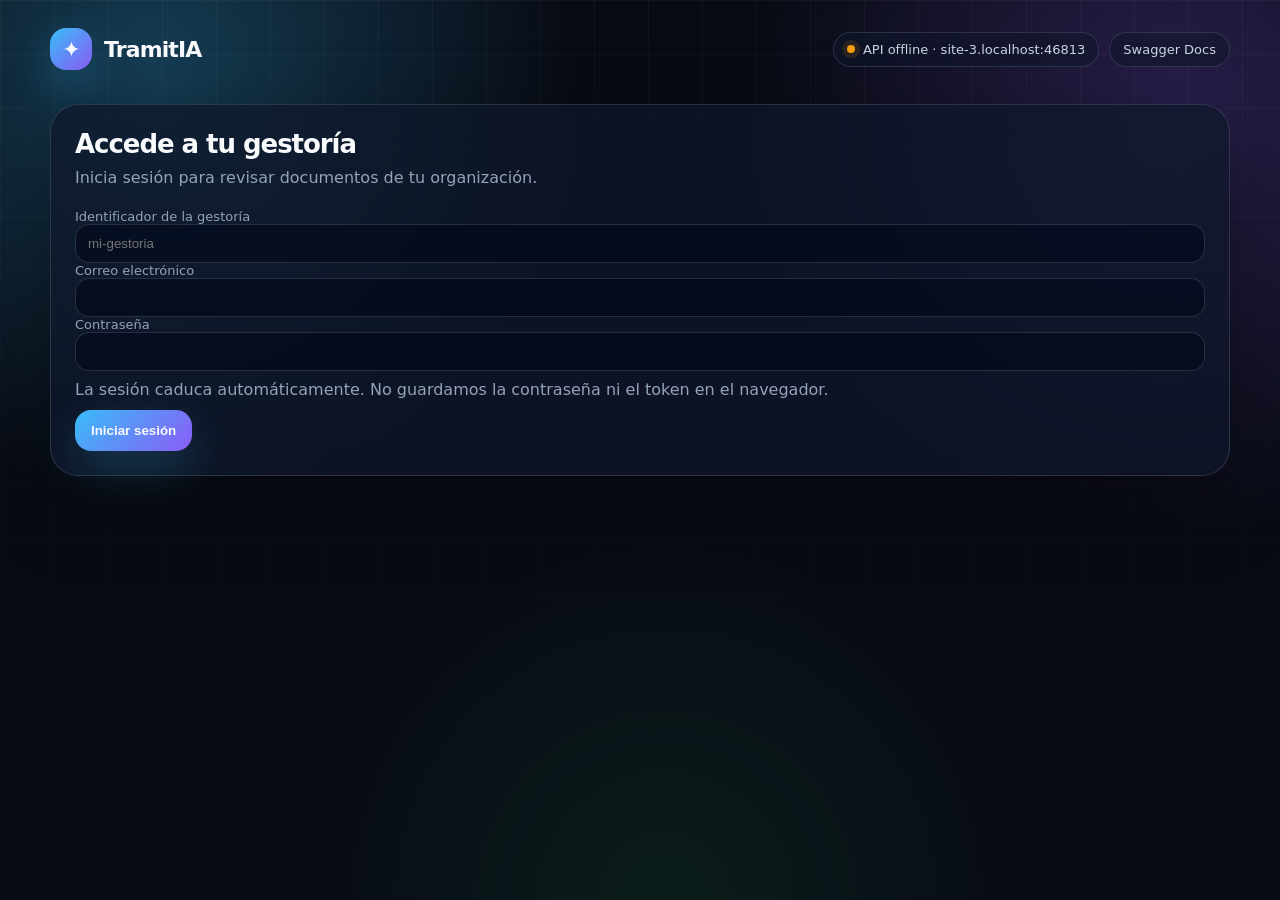
==== commit 66d74311: "Add gestoría login form and hide documents until signed in" ====
--- a/frontend/index.html
+++ b/frontend/index.html
@@ -20,6 +20,28 @@
       </div>
     </nav>
 
+    <section id="loginPanel" class="panel login-panel">
+      <div class="panel-header"><div>
+        <h2>Accede a tu gestoría</h2>
+        <p>Inicia sesión para revisar documentos de tu organización.</p>
+      </div></div>
+      <form id="loginForm" class="login-form">
+        <label for="loginOrg">Identificador de la gestoría</label>
+        <input id="loginOrg" type="text" minlength="3" maxlength="80" autocomplete="organization" required placeholder="mi-gestoria" />
+        <label for="loginEmail">Correo electrónico</label>
+        <input id="loginEmail" type="email" maxlength="254" autocomplete="username" required />
+        <label for="loginPassword">Contraseña</label>
+        <input id="loginPassword" type="password" autocomplete="current-password" required />
+        <p class="muted">La sesión caduca automáticamente. No guardamos la contraseña ni el token en el navegador.</p>
+        <p id="loginError" role="alert" class="login-error"></p>
+        <button id="btnLogin" class="btn btn-primary" type="submit">Iniciar sesión</button>
+      </form>
+    </section>
+    <div id="workspace" hidden>
+      <div class="session-bar">
+        <span id="sessionInfo"></span>
+        <button id="btnLogout" class="btn btn-ghost" type="button">Cerrar sesión</button>
+      </div>
     <section class="hero">
       <div class="hero-card">
         <div class="eyebrow">⚡ MVP local · FastAPI + PostgreSQL + Docker</div>
@@ -167,6 +189,7 @@
         </div>
       </section>
     </main>
+    </div><!-- workspace -->
   </div>
 
   <div id="modal" class="modal" aria-hidden="true">
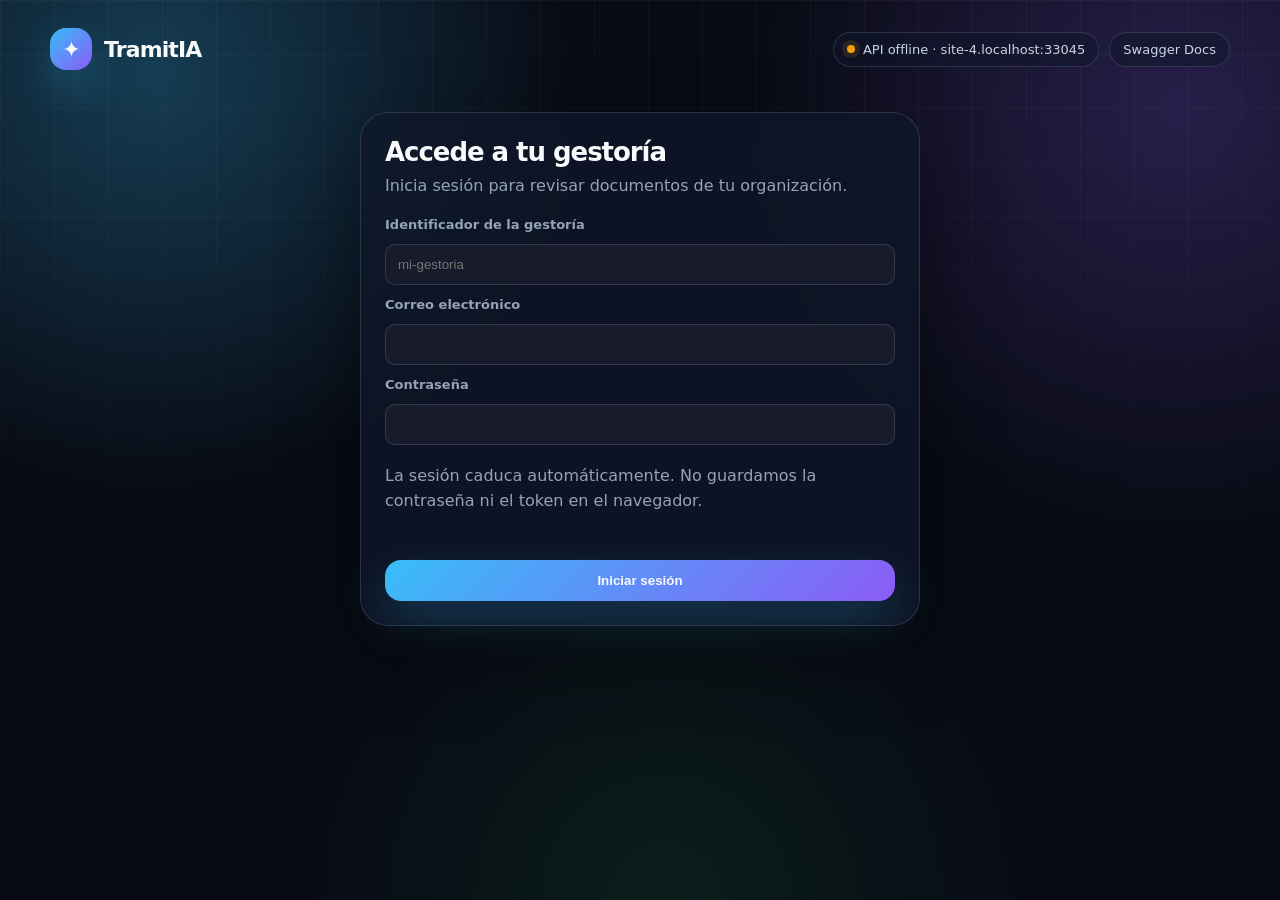
==== commit bb4e245f: "Add owner/admin employee management form and roster to dashboard" ====
--- a/frontend/index.html
+++ b/frontend/index.html
@@ -189,6 +189,39 @@
         </div>
       </section>
     </main>
+    <section id="staffPanel" class="panel staff-panel" hidden aria-labelledby="staffTitle">
+      <div class="panel-header">
+        <div>
+          <h2 id="staffTitle">Equipo de la gestoría</h2>
+          <p>Gestiona los accesos sin utilizar la terminal. Solo propietarios y administradores.</p>
+        </div>
+        <button id="btnRefreshStaff" class="btn btn-ghost" type="button">Actualizar equipo</button>
+      </div>
+      <form id="staffForm" class="staff-form">
+        <label for="staffEmail">Correo del nuevo empleado
+          <input id="staffEmail" type="email" maxlength="254" required autocomplete="off" placeholder="persona@gestoria.es" />
+        </label>
+        <label for="staffRole">Permisos
+          <select id="staffRole">
+            <option value="employee">Empleado</option>
+            <option id="staffRoleAdmin" value="admin">Administrador</option>
+          </select>
+        </label>
+        <label for="staffPassword">Contraseña inicial (mínimo 12 caracteres)
+          <input id="staffPassword" type="password" minlength="12" maxlength="128" required autocomplete="new-password" />
+        </label>
+        <button id="btnAddStaff" class="btn btn-primary" type="submit">Añadir empleado</button>
+      </form>
+      <p class="muted">Entrega la contraseña inicial por un canal seguro y pide cambiarla en cuanto exista la función de cambio de contraseña. Este alta manual es provisional.</p>
+      <p id="staffError" class="login-error" role="alert"></p>
+      <p id="staffSuccess" class="muted" role="status"></p>
+      <div class="table-wrap">
+        <table>
+          <thead><tr><th>Correo</th><th>Rol</th><th>Estado</th><th>Acciones</th></tr></thead>
+          <tbody id="staffBody"><tr><td colspan="4">Cargando equipo...</td></tr></tbody>
+        </table>
+      </div>
+    </section>
     </div><!-- workspace -->
   </div>
 
--- a/frontend/styles.css
+++ b/frontend/styles.css
@@ -817,3 +817,13 @@
         border-radius: 22px;
       }
     }
+
+/* Authenticated workspace: hidden content must stay hidden even with layout styles. */
+[hidden] { display: none !important; }
+.login-panel { max-width: 560px; margin: 42px auto; }
+.login-form { display: grid; gap: 12px; }
+.login-form label { font-weight: 600; }
+.login-form input { width: 100%; padding: 12px; border-radius: 10px; border: 1px solid var(--border, #64748b); background: var(--panel, #171b2b); color: inherit; }
+.login-error { color: #ff9c9c; min-height: 1em; }
+.session-bar { display: flex; justify-content: flex-end; align-items: center; gap: 16px; padding-top: 18px; }
+button.export-link { cursor: pointer; background: transparent; border: 0; font: inherit; padding: 0; }
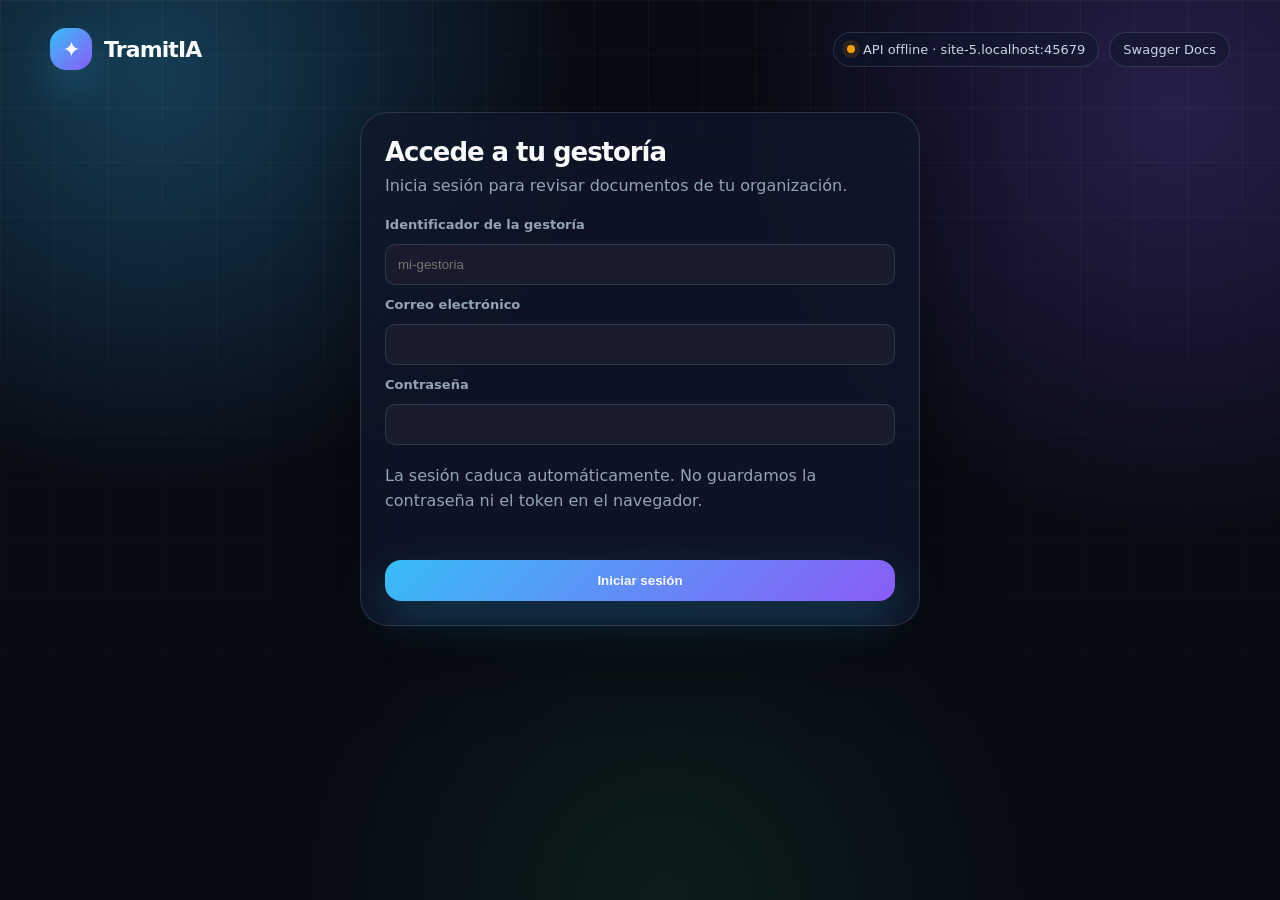
==== commit b58f6d61: "Add invitation acceptance and self-service password change forms" ====
--- a/frontend/index.html
+++ b/frontend/index.html
@@ -20,6 +20,18 @@
       </div>
     </nav>
 
+    <section id="invitePanel" class="panel login-panel" hidden>
+      <h2>Aceptar invitación a TramitIA</h2>
+      <p>Establece tu propia contraseña; el responsable de la gestoría no la conocerá.</p>
+      <form id="inviteAcceptForm" class="login-form">
+        <label for="inviteNewPassword">Nueva contraseña (mínimo 12 caracteres)</label>
+        <input id="inviteNewPassword" type="password" minlength="12" maxlength="128" autocomplete="new-password" required />
+        <label for="inviteConfirmPassword">Confirmar contraseña</label>
+        <input id="inviteConfirmPassword" type="password" minlength="12" maxlength="128" autocomplete="new-password" required />
+        <p id="inviteAcceptError" class="login-error" role="alert"></p>
+        <button id="btnAcceptInvite" class="btn btn-primary" type="submit">Activar cuenta</button>
+      </form>
+    </section>
     <section id="loginPanel" class="panel login-panel">
       <div class="panel-header"><div>
         <h2>Accede a tu gestoría</h2>
@@ -207,12 +219,12 @@
             <option id="staffRoleAdmin" value="admin">Administrador</option>
           </select>
         </label>
-        <label for="staffPassword">Contraseña inicial (mínimo 12 caracteres)
-          <input id="staffPassword" type="password" minlength="12" maxlength="128" required autocomplete="new-password" />
-        </label>
-        <button id="btnAddStaff" class="btn btn-primary" type="submit">Añadir empleado</button>
+        <button id="btnAddStaff" class="btn btn-primary" type="submit">Crear invitación</button>
       </form>
-      <p class="muted">Entrega la contraseña inicial por un canal seguro y pide cambiarla en cuanto exista la función de cambio de contraseña. Este alta manual es provisional.</p>
+      <p class="muted">La invitación caduca en 24 horas. Solo se muestra una vez: envía el enlace por un canal privado al empleado, que establecerá su propia contraseña.</p>
+      <label id="staffInviteLinkPanel" hidden for="staffInviteLink">Enlace privado de invitación
+        <input id="staffInviteLink" type="text" readonly autocomplete="off" />
+      </label>
       <p id="staffError" class="login-error" role="alert"></p>
       <p id="staffSuccess" class="muted" role="status"></p>
       <div class="table-wrap">
@@ -222,6 +234,20 @@
         </table>
       </div>
     </section>
+      <section class="panel password-panel">
+        <h2>Seguridad de mi cuenta</h2>
+        <p>Cambia tu contraseña cuando quieras. Al guardarla, todas tus sesiones quedarán invalidadas.</p>
+        <form id="passwordForm" class="login-form">
+          <label for="currentPassword">Contraseña actual</label>
+          <input id="currentPassword" type="password" autocomplete="current-password" required />
+          <label for="newPassword">Nueva contraseña (mínimo 12 caracteres)</label>
+          <input id="newPassword" type="password" minlength="12" maxlength="128" autocomplete="new-password" required />
+          <label for="newPasswordRepeat">Repite la contraseña</label>
+          <input id="newPasswordRepeat" type="password" minlength="12" maxlength="128" autocomplete="new-password" required />
+          <p id="passwordError" class="login-error" role="alert"></p>
+          <button id="btnChangePassword" class="btn btn-primary" type="submit">Actualizar contraseña</button>
+        </form>
+      </section>
     </div><!-- workspace -->
   </div>
 
--- a/frontend/styles.css
+++ b/frontend/styles.css
@@ -827,3 +827,12 @@
 .login-error { color: #ff9c9c; min-height: 1em; }
 .session-bar { display: flex; justify-content: flex-end; align-items: center; gap: 16px; padding-top: 18px; }
 button.export-link { cursor: pointer; background: transparent; border: 0; font: inherit; padding: 0; }
+
+/* Organization staff administration (owner and admins only). */
+.staff-panel { margin: 24px 0 36px; }
+.staff-form { display: grid; grid-template-columns: 1.5fr 1fr 1.4fr auto; gap: 12px; align-items: end; margin: 18px 0; }
+.staff-form label { display: grid; gap: 7px; font-weight: 600; }
+.staff-form input, .staff-form select { width: 100%; min-height: 42px; padding: 10px; border-radius: 10px; border: 1px solid var(--border, #64748b); color: inherit; background: var(--panel, #171b2b); }
+.staff-form button { min-height: 42px; }
+#staffBody td { overflow-wrap: anywhere; }
+@media (max-width: 960px) { .staff-form { grid-template-columns: 1fr; } }
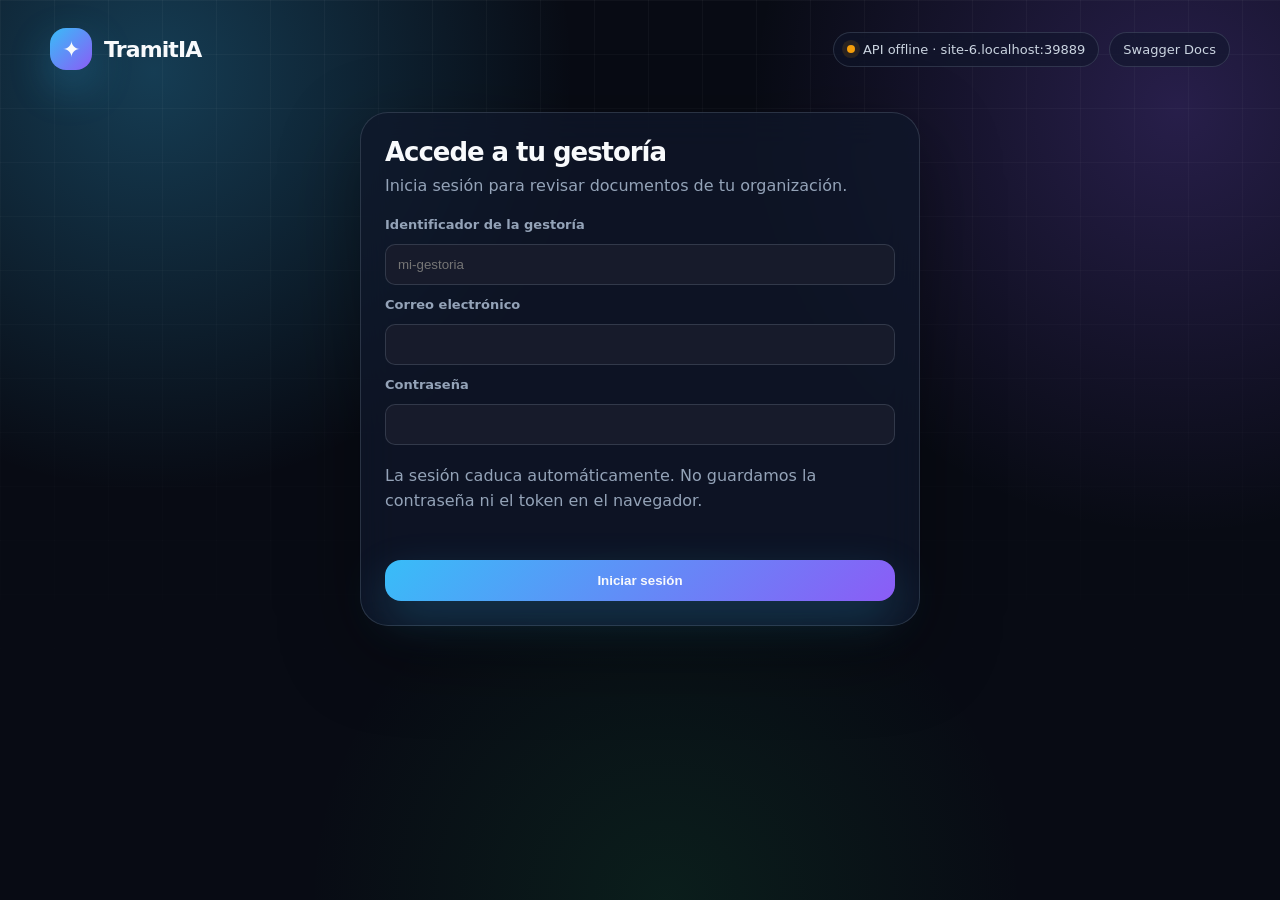
==== commit ff28ac67: "feat: confirm tenant-scoped report deletion from the dashboard Show deletion actions only to manager" ====
--- a/frontend/index.html
+++ b/frontend/index.html
@@ -151,6 +151,8 @@
           </div>
           <button id="btnRefresh" class="btn btn-ghost" type="button">Actualizar</button>
         </div>
+        <p id="historyError" class="login-error" role="alert"></p>
+        <p id="historySuccess" class="muted" role="status" aria-live="polite"></p>
 
         <div class="filters">
           <label>
@@ -183,7 +185,7 @@
                 <th>Archivo</th>
                 <th>Estado</th>
                 <th class="right">Score</th>
-                <th class="right">Export</th>
+                <th class="right">Acciones</th>
               </tr>
             </thead>
             <tbody id="historyBody">
--- a/frontend/styles.css
+++ b/frontend/styles.css
@@ -836,3 +836,9 @@
 .staff-form button { min-height: 42px; }
 #staffBody td { overflow-wrap: anywhere; }
 @media (max-width: 960px) { .staff-form { grid-template-columns: 1fr; } }
+
+/* Tenant-scoped report deletion: actions visible only to owner/admin roles. */
+.history-actions { display: flex; justify-content: flex-end; align-items: center; flex-wrap: wrap; gap: 12px; }
+.delete-link { cursor: pointer; background: transparent; color: #ffb4b4; border: 1px solid currentColor; border-radius: 7px; padding: 5px 9px; font: inherit; }
+.delete-link:hover, .delete-link:focus-visible { color: #fff; background: #8b1d29; }
+.delete-link:disabled { cursor: wait; opacity: .45; }
